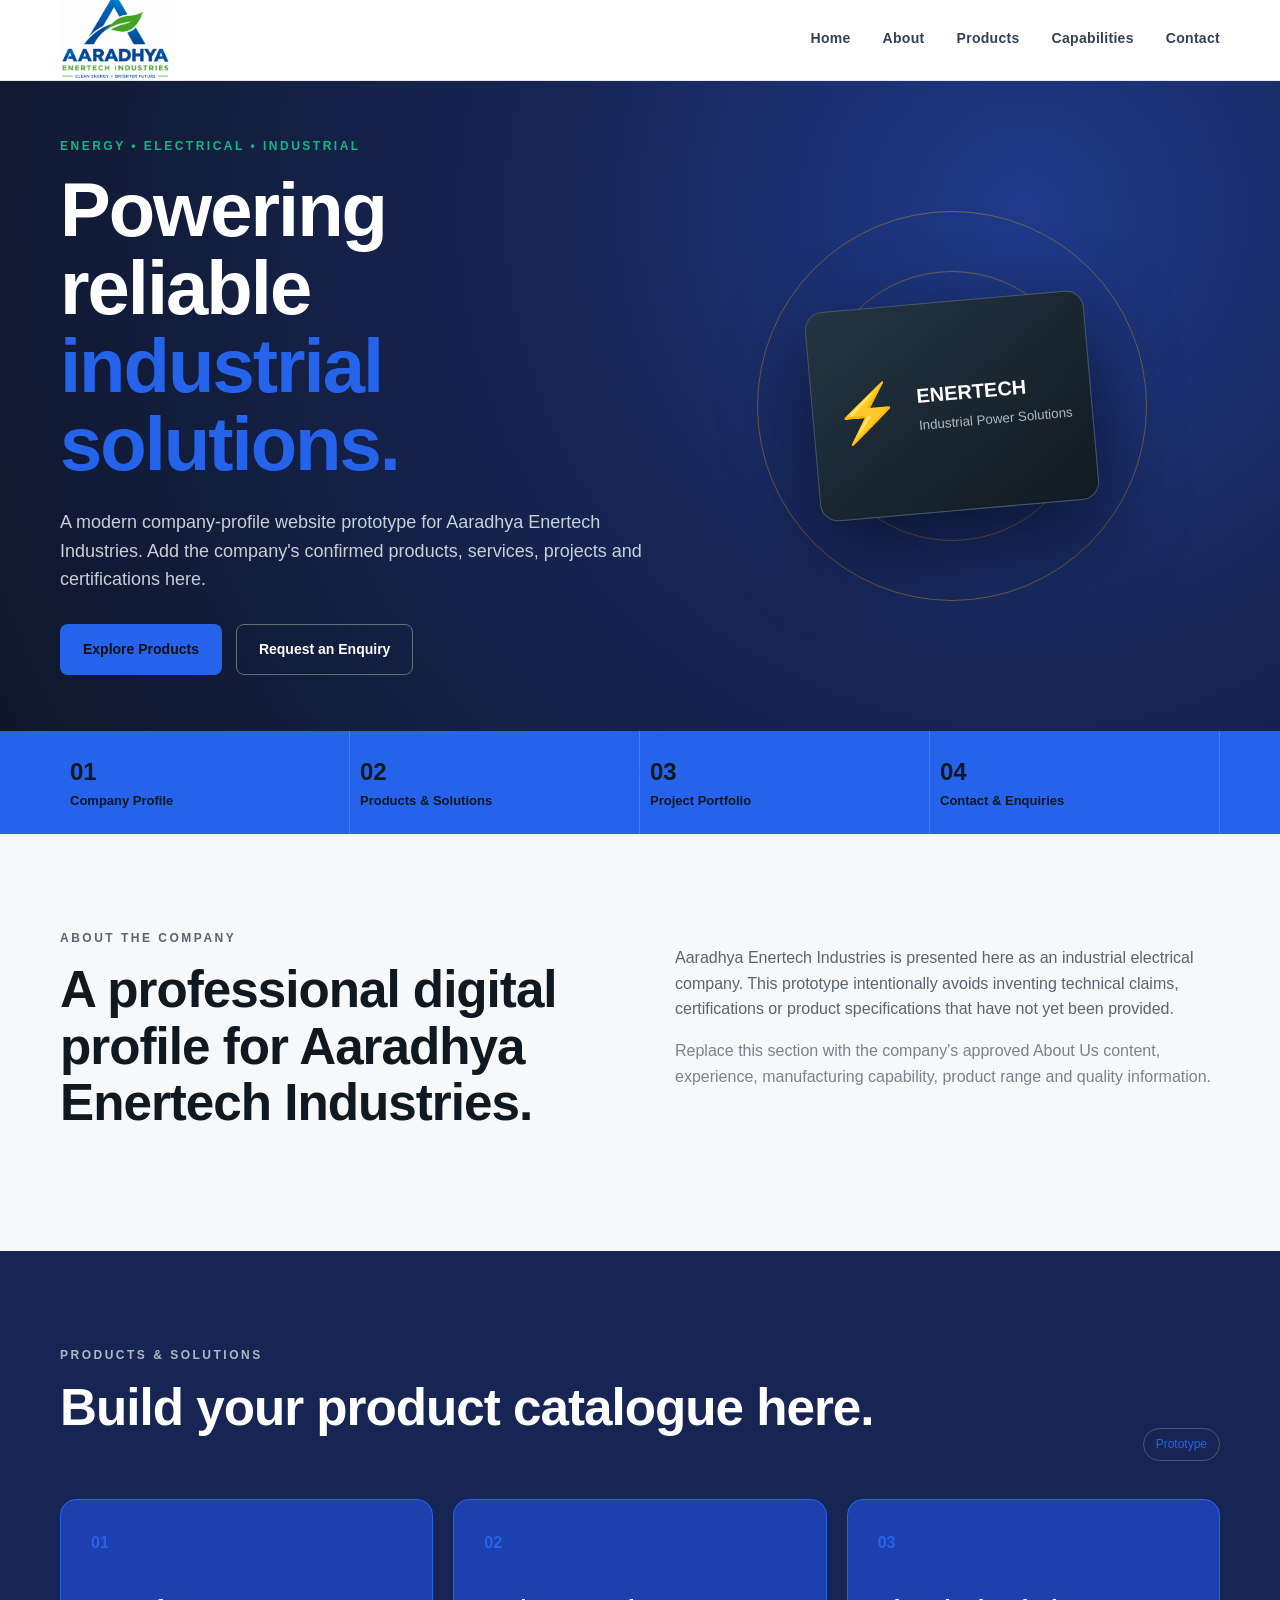
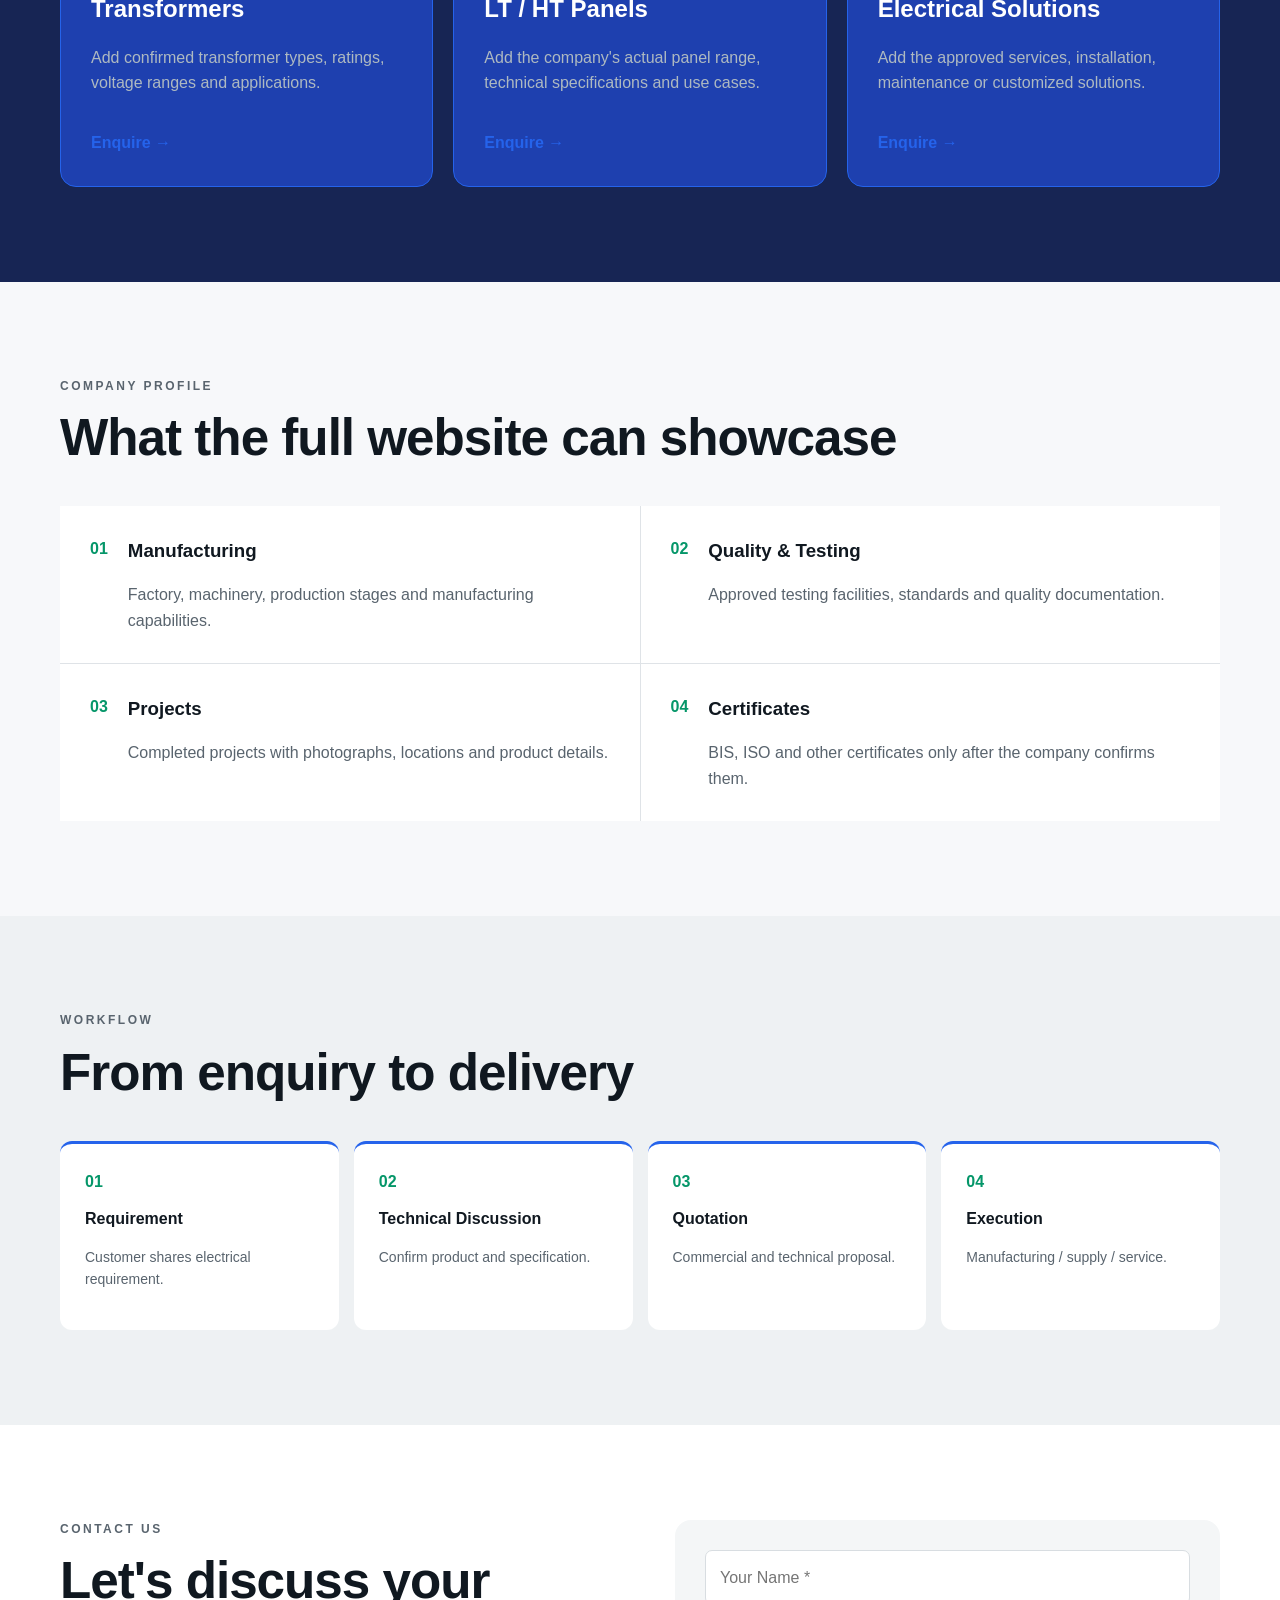
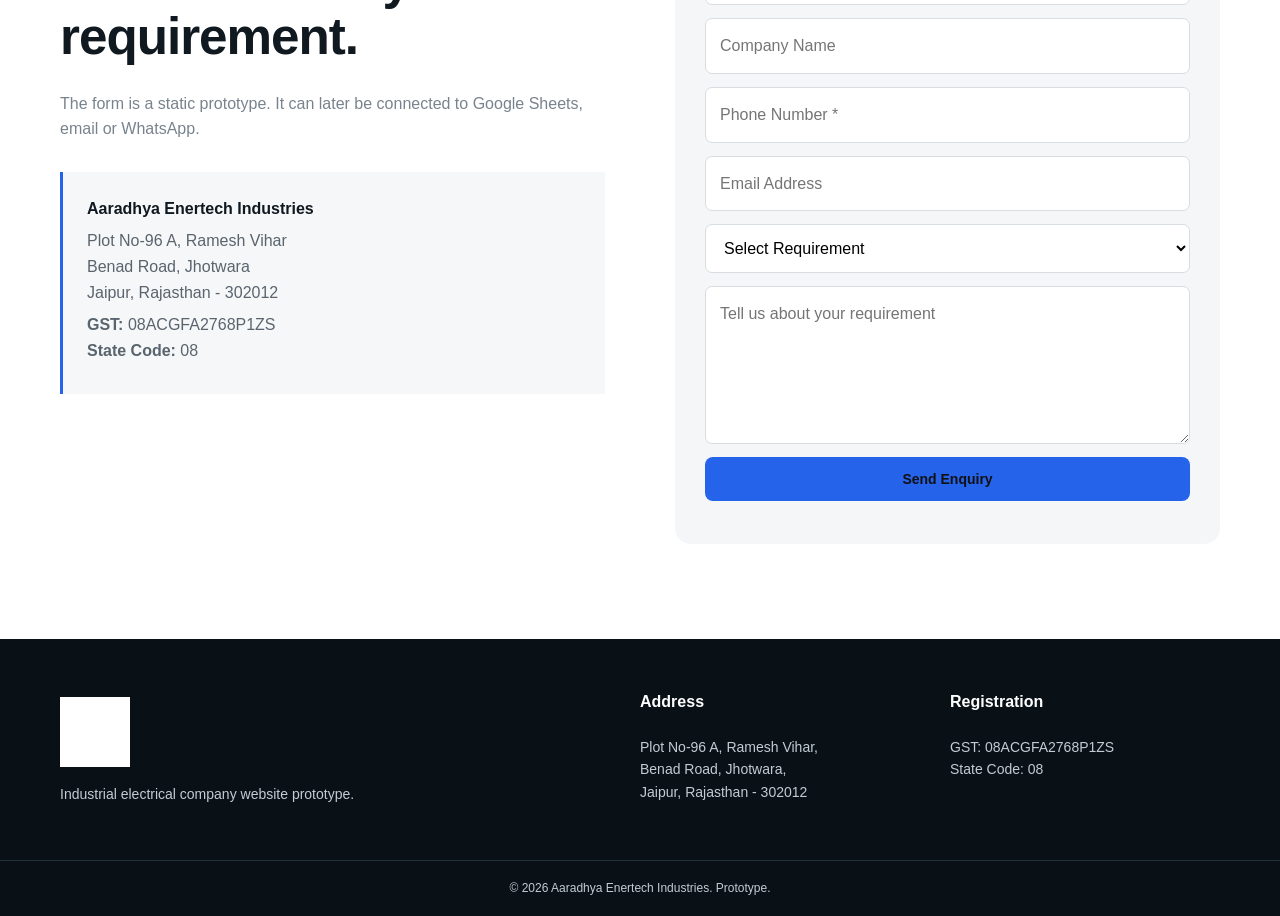
==== index.html @ 1fbad7af "Initial website launch" ====
<!DOCTYPE html>
<html lang="en">
<head>
  <meta charset="UTF-8" />
  <meta name="viewport" content="width=device-width, initial-scale=1.0" />
  <meta name="description" content="Aaradhya Enertech Industries - company profile and electrical industry website prototype." />
  <title>Aaradhya Enertech Industries</title>
  <link rel="stylesheet" href="styles.css" />
</head>
<body>
  <header class="header">
    <div class="container nav">
      <a class="brand" href="#home">
        <img src="logo.png" alt="Aaradhya Enertech Industries" class="brand-logo" />
      </a>
      <button class="menu-btn" aria-label="Open menu">☰</button>
      <nav class="nav-links">
        <a href="#home">Home</a>
        <a href="#about">About</a>
        <a href="#products">Products</a>
        <a href="#capabilities">Capabilities</a>
        <a href="#contact">Contact</a>
      </nav>
    </div>
  </header>

  <main id="home">
    <section class="hero">
      <div class="hero-grid container">
        <div class="hero-copy">
          <p class="eyebrow">ENERGY • ELECTRICAL • INDUSTRIAL</p>
          <h1>Powering reliable<br><span>industrial solutions.</span></h1>
          <p class="hero-text">
            A modern company-profile website prototype for Aaradhya Enertech Industries.
            Add the company's confirmed products, services, projects and certifications here.
          </p>
          <div class="actions">
            <a class="btn btn-primary" href="#products">Explore Products</a>
            <a class="btn btn-outline" href="#contact">Request an Enquiry</a>
          </div>
        </div>
        <div class="hero-art">
          <div class="energy-ring ring1"></div>
          <div class="energy-ring ring2"></div>
          <div class="transformer-card">
            <div class="bolt">⚡</div>
            <div>
              <strong>ENERTECH</strong>
              <small>Industrial Power Solutions</small>
            </div>
          </div>
        </div>
      </div>
    </section>

    <section class="stats">
      <div class="container stats-grid">
        <div><strong>01</strong><span>Company Profile</span></div>
        <div><strong>02</strong><span>Products & Solutions</span></div>
        <div><strong>03</strong><span>Project Portfolio</span></div>
        <div><strong>04</strong><span>Contact & Enquiries</span></div>
      </div>
    </section>

    <section class="section" id="about">
      <div class="container two-col">
        <div>
          <p class="eyebrow">ABOUT THE COMPANY</p>
          <h2>A professional digital profile for Aaradhya Enertech Industries.</h2>
        </div>
        <div>
          <p>
            Aaradhya Enertech Industries is presented here as an industrial electrical
            company. This prototype intentionally avoids inventing technical claims,
            certifications or product specifications that have not yet been provided.
          </p>
          <p class="muted">
            Replace this section with the company's approved About Us content, experience,
            manufacturing capability, product range and quality information.
          </p>
        </div>
      </div>
    </section>

    <section class="section dark" id="products">
      <div class="container">
        <div class="section-head">
          <div>
            <p class="eyebrow">PRODUCTS & SOLUTIONS</p>
            <h2>Build your product catalogue here.</h2>
          </div>
          <span class="pill">Prototype</span>
        </div>
        <div class="cards">
          <article class="card">
            <div class="card-icon">01</div>
            <h3>Transformers</h3>
            <p>Add confirmed transformer types, ratings, voltage ranges and applications.</p>
            <a href="#contact">Enquire →</a>
          </article>
          <article class="card">
            <div class="card-icon">02</div>
            <h3>LT / HT Panels</h3>
            <p>Add the company's actual panel range, technical specifications and use cases.</p>
            <a href="#contact">Enquire →</a>
          </article>
          <article class="card">
            <div class="card-icon">03</div>
            <h3>Electrical Solutions</h3>
            <p>Add the approved services, installation, maintenance or customized solutions.</p>
            <a href="#contact">Enquire →</a>
          </article>
        </div>
      </div>
    </section>

    <section class="section" id="capabilities">
      <div class="container">
        <p class="eyebrow">COMPANY PROFILE</p>
        <h2>What the full website can showcase</h2>
        <div class="feature-grid">
          <div class="feature"><span>01</span><div><h3>Manufacturing</h3><p>Factory, machinery, production stages and manufacturing capabilities.</p></div></div>
          <div class="feature"><span>02</span><div><h3>Quality & Testing</h3><p>Approved testing facilities, standards and quality documentation.</p></div></div>
          <div class="feature"><span>03</span><div><h3>Projects</h3><p>Completed projects with photographs, locations and product details.</p></div></div>
          <div class="feature"><span>04</span><div><h3>Certificates</h3><p>BIS, ISO and other certificates only after the company confirms them.</p></div></div>
        </div>
      </div>
    </section>

    <section class="section process">
      <div class="container">
        <p class="eyebrow">WORKFLOW</p>
        <h2>From enquiry to delivery</h2>
        <div class="steps">
          <div><b>01</b><span>Requirement</span><p>Customer shares electrical requirement.</p></div>
          <div><b>02</b><span>Technical Discussion</span><p>Confirm product and specification.</p></div>
          <div><b>03</b><span>Quotation</span><p>Commercial and technical proposal.</p></div>
          <div><b>04</b><span>Execution</span><p>Manufacturing / supply / service.</p></div>
        </div>
      </div>
    </section>

    <section class="section contact" id="contact">
      <div class="container contact-grid">
        <div>
          <p class="eyebrow">CONTACT US</p>
          <h2>Let's discuss your requirement.</h2>
          <p class="muted">The form is a static prototype. It can later be connected to Google Sheets, email or WhatsApp.</p>
          <div class="address">
            <strong>Aaradhya Enertech Industries</strong>
            <p>Plot No-96 A, Ramesh Vihar<br>
            Benad Road, Jhotwara<br>
            Jaipur, Rajasthan - 302012</p>
            <p><b>GST:</b> 08ACGFA2768P1ZS<br><b>State Code:</b> 08</p>
          </div>
        </div>
        <form class="contact-form" id="contactForm" action="/submit" method="POST">
          <input type="hidden" name="_captcha" value="false">
          <input type="text" name="name" placeholder="Your Name *" required />
          <input type="text" name="company" placeholder="Company Name" />
          <input type="tel" name="phone" placeholder="Phone Number *" required />
          <input type="email" name="email" placeholder="Email Address" />
          <select name="service">
            <option value="">Select Requirement</option>
            <option>Transformer</option>
            <option>LT / HT Panel</option>
            <option>Electrical Solution</option>
            <option>Other</option>
          </select>
          <textarea name="message" rows="5" placeholder="Tell us about your requirement"></textarea>
          <button class="btn btn-primary" type="submit">Send Enquiry</button>
          <p class="form-note" id="formNote"></p>
        </form>
      </div>
    </section>
  </main>

  <footer class="footer">
    <div class="container footer-grid">
      <div>
        <a href="#home" class="brand footer-brand">
          <img src="logo.png" alt="Aaradhya Enertech Industries" class="brand-logo" />
        </a>
        <p>Industrial electrical company website prototype.</p>
      </div>
      <div>
        <h4>Address</h4>
        <p>Plot No-96 A, Ramesh Vihar,<br>Benad Road, Jhotwara,<br>Jaipur, Rajasthan - 302012</p>
      </div>
      <div>
        <h4>Registration</h4>
        <p>GST: 08ACGFA2768P1ZS<br>State Code: 08</p>
      </div>
    </div>
    <div class="copyright">© <span id="year"></span> Aaradhya Enertech Industries. Prototype.</div>
  </footer>

  <script src="script.js"></script>
</body>
</html>
---- styles.css ----
*{box-sizing:border-box}html{scroll-behavior:smooth}body{margin:0;font-family:Inter,Arial,sans-serif;color:#101820;background:#f7f8fa;line-height:1.6}.container{width:min(1160px,92%);margin:auto}.header{position:sticky;top:0;z-index:10;background:rgba(255,255,255,.94);backdrop-filter:blur(12px);border-bottom:1px solid #e8eaed}.nav{height:76px;display:flex;align-items:center;justify-content:space-between}.brand{display:flex;align-items:center;gap:12px;color:#101820;text-decoration:none;font-size:14px;font-weight:800;letter-spacing:.5px}.brand-mark{width:40px;height:40px;border-radius:10px;background:#2563eb;display:grid;place-items:center;color:#111;font-weight:900}.nav-links{display:flex;gap:28px}.nav-links a{color:#39434d;text-decoration:none;font-size:14px;font-weight:600}.menu-btn{display:none;border:0;background:none;font-size:26px}.hero{min-height:650px;background:radial-gradient(circle at 80% 20%,#1e3a8a 0,#172554 42%,#0f172a 100%);color:#fff;overflow:hidden}.hero-grid{min-height:650px;display:grid;grid-template-columns:1.05fr .95fr;align-items:center;gap:30px}.eyebrow{font-size:12px;letter-spacing:2.5px;font-weight:800;color:#10b981;margin:0 0 14px}.hero h1{font-size:clamp(44px,6vw,76px);line-height:1.03;margin:0 0 24px;letter-spacing:-2px}.hero h1 span{color:#2563eb}.hero-text{max-width:620px;color:#c7d0d7;font-size:18px}.actions{display:flex;gap:14px;margin-top:30px;flex-wrap:wrap}.btn{display:inline-flex;align-items:center;justify-content:center;padding:13px 22px;border-radius:8px;text-decoration:none;font-weight:800;border:1px solid transparent;cursor:pointer;font-size:14px}.btn-primary{background:#2563eb;color:#111}.btn-outline{border-color:#64717c;color:#fff}.hero-art{height:420px;position:relative;display:grid;place-items:center}.energy-ring{position:absolute;border:1px solid rgba(255,176,0,.35);border-radius:50%}.ring1{width:390px;height:390px}.ring2{width:270px;height:270px}.transformer-card{width:280px;height:210px;background:linear-gradient(145deg,#253542,#101a21);border:1px solid #455662;border-radius:18px;box-shadow:0 30px 80px #0008;display:flex;align-items:center;justify-content:center;gap:16px;transform:rotate(-5deg)}.bolt{font-size:55px;color:#2563eb}.transformer-card strong{display:block;font-size:20px}.transformer-card small{color:#aeb9c1}.stats{background:#2563eb}.stats-grid{display:grid;grid-template-columns:repeat(4,1fr)}.stats-grid div{padding:22px 10px;border-right:1px solid #3b82f6;display:flex;flex-direction:column}.stats-grid strong{font-size:24px}.stats-grid span{font-size:13px;font-weight:700}.section{padding:95px 0}.two-col{display:grid;grid-template-columns:1fr 1fr;gap:70px}.section h2{font-size:clamp(34px,4vw,52px);line-height:1.1;margin:0 0 25px;letter-spacing:-1px}.section p{color:#59646e}.muted{color:#78838d!important}.dark{background:#172554;color:#fff}.dark p{color:#aeb9c1}.section-head{display:flex;justify-content:space-between;align-items:end;margin-bottom:38px}.pill{border:1px solid #495964;padding:6px 12px;border-radius:30px;font-size:12px;color:#2563eb}.cards{display:grid;grid-template-columns:repeat(3,1fr);gap:20px}.card{background:#1e40af;border:1px solid #2563eb;border-radius:16px;padding:30px;min-height:250px}.card-icon{color:#2563eb;font-weight:900;margin-bottom:35px}.card h3{font-size:24px;margin:0 0 10px}.card a{display:inline-block;margin-top:18px;color:#2563eb;text-decoration:none;font-weight:800}.feature-grid{display:grid;grid-template-columns:1fr 1fr;gap:1px;background:#dfe3e7;margin-top:40px}.feature{background:#fff;padding:30px;display:flex;gap:20px}.feature span{color:#059669;font-weight:900}.feature h3{margin:0}.feature p{margin-bottom:0}.process{background:#eef1f3}.steps{display:grid;grid-template-columns:repeat(4,1fr);gap:15px;margin-top:40px}.steps>div{background:#fff;padding:25px;border-radius:12px;border-top:3px solid #2563eb}.steps b{color:#059669;display:block}.steps span{font-weight:800;display:block;margin-top:12px}.steps p{font-size:14px}.contact{background:#fff}.contact-grid{display:grid;grid-template-columns:1fr 1fr;gap:70px}.address{margin-top:30px;padding:24px;border-left:3px solid #2563eb;background:#f6f7f8}.address p{margin:7px 0}.contact-form{background:#f4f6f7;padding:30px;border-radius:16px;display:grid;gap:13px}.contact-form input,.contact-form select,.contact-form textarea{width:100%;padding:14px;border:1px solid #d8dde1;border-radius:7px;background:#fff;font:inherit;outline:none}.contact-form input:focus,.contact-form select:focus,.contact-form textarea:focus{border-color:#2563eb}.form-note{margin:0!important;font-size:13px}.footer{background:#091117;color:#c2ccd3;padding:50px 0 0}.footer-grid{display:grid;grid-template-columns:2fr 1fr 1fr;gap:40px;padding-bottom:40px}.footer h4{color:#fff;margin-top:0}.footer p{font-size:14px}.footer-brand{color:#fff}.copyright{text-align:center;border-top:1px solid #23313b;padding:18px;font-size:12px}.menu-btn{color:#111}@media(max-width:800px){.nav-links{display:none;position:absolute;top:76px;left:0;right:0;background:#fff;padding:20px;flex-direction:column;gap:15px;border-bottom:1px solid #ddd}.nav-links.open{display:flex}.menu-btn{display:block}.hero-grid,.two-col,.contact-grid{grid-template-columns:1fr}.hero{min-height:auto}.hero-grid{padding-top:75px;padding-bottom:70px}.hero-art{height:330px}.stats-grid{grid-template-columns:1fr 1fr}.cards,.steps{grid-template-columns:1fr}.feature-grid{grid-template-columns:1fr}.footer-grid{grid-template-columns:1fr}.section{padding:70px 0}.section-head{align-items:start;gap:15px;flex-direction:column}.hero h1{letter-spacing:-1px}.ring1{width:300px;height:300px}.ring2{width:210px;height:210px}}
.nav { height: 80px; }
.brand { height: 80px; display: flex; align-items: center; overflow: hidden; padding: 0; }
.brand-logo { height: 120px; width: auto; object-fit: contain; mix-blend-mode: multiply; transform: translateX(-5px); }
.footer-brand .brand-logo { height: 70px; filter: brightness(0) invert(1); mix-blend-mode: normal; transform: none; margin-top: 5px; }
.nav-links { gap: 32px; }
.nav-links a { font-size: 14px; color: #334155; font-weight: 600; text-transform: none; letter-spacing: 0.3px; transition: all 0.2s ease; position: relative; padding-bottom: 4px; }
.nav-links a:hover { color: #2563eb; }
.nav-links a::after { content: ''; position: absolute; bottom: 0; left: 0; width: 0%; height: 2px; background: #2563eb; transition: width 0.3s ease; }
.nav-links a:hover::after { width: 100%; }
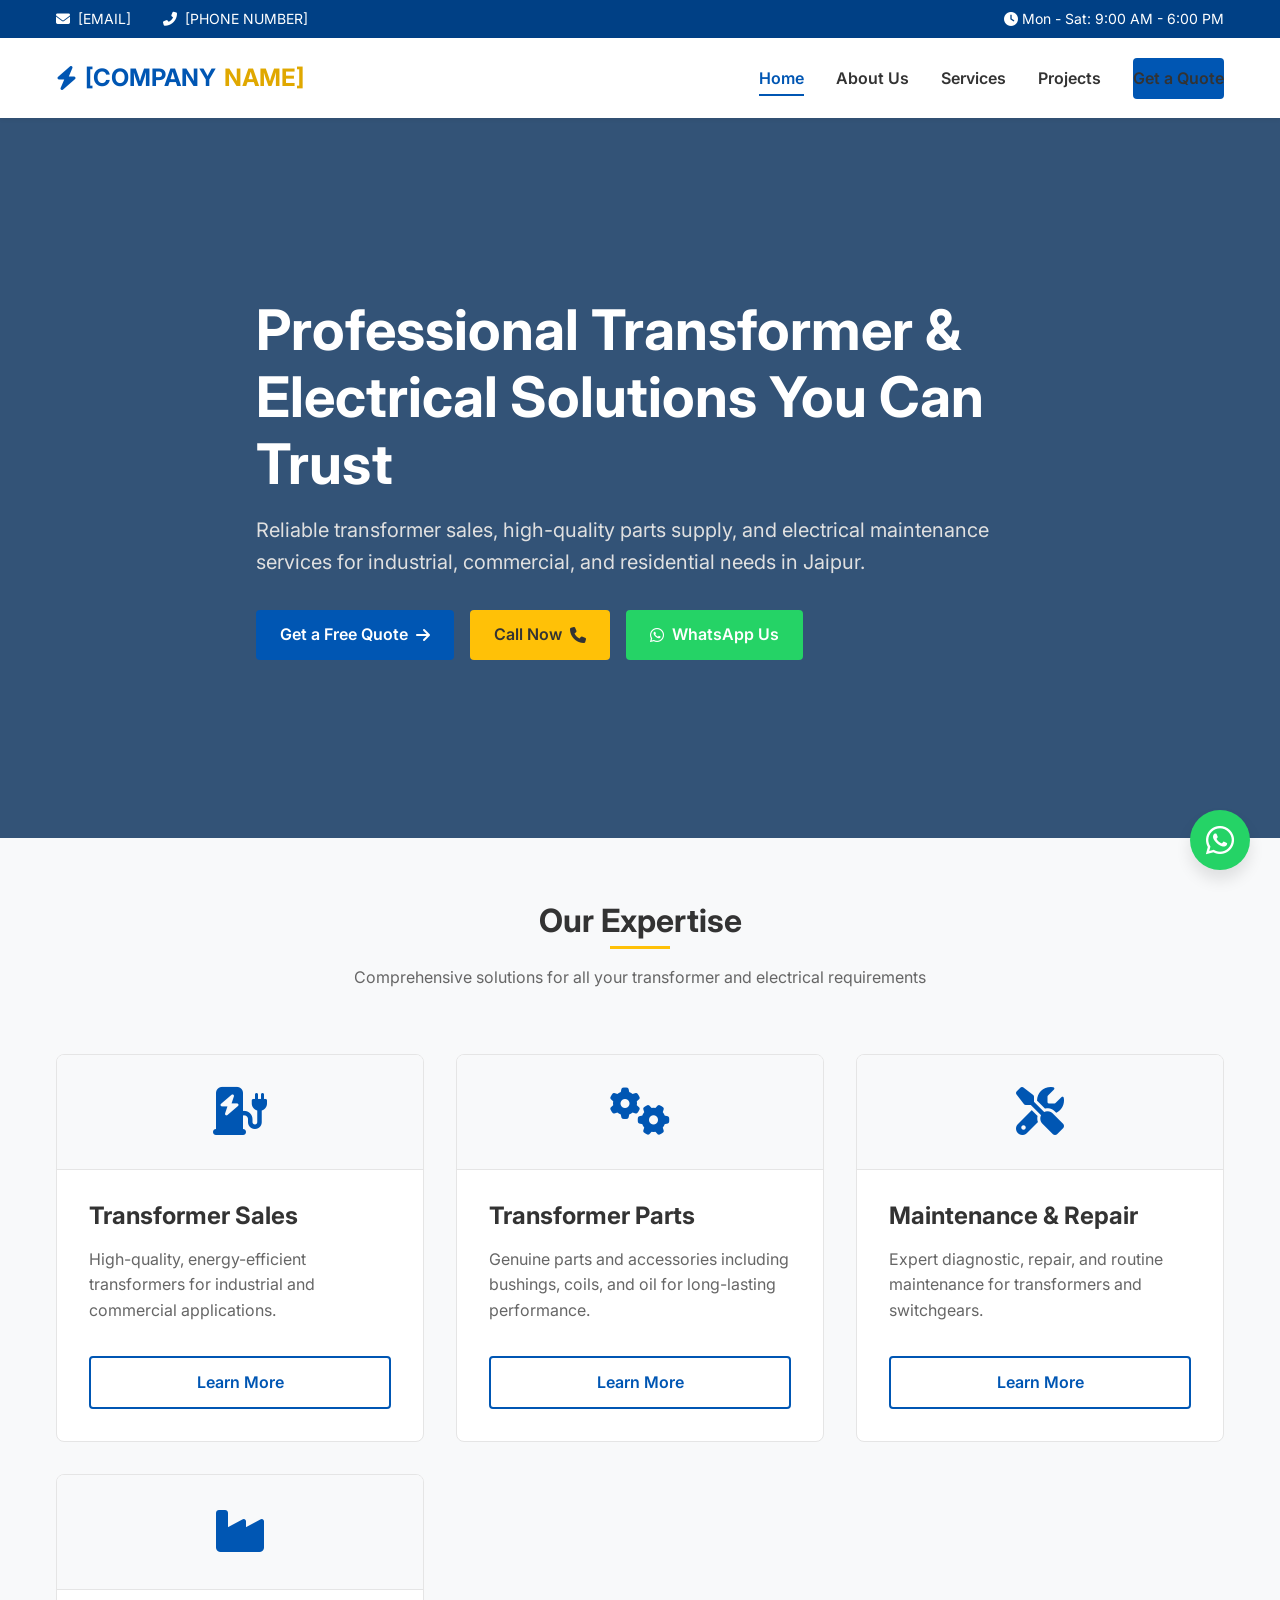
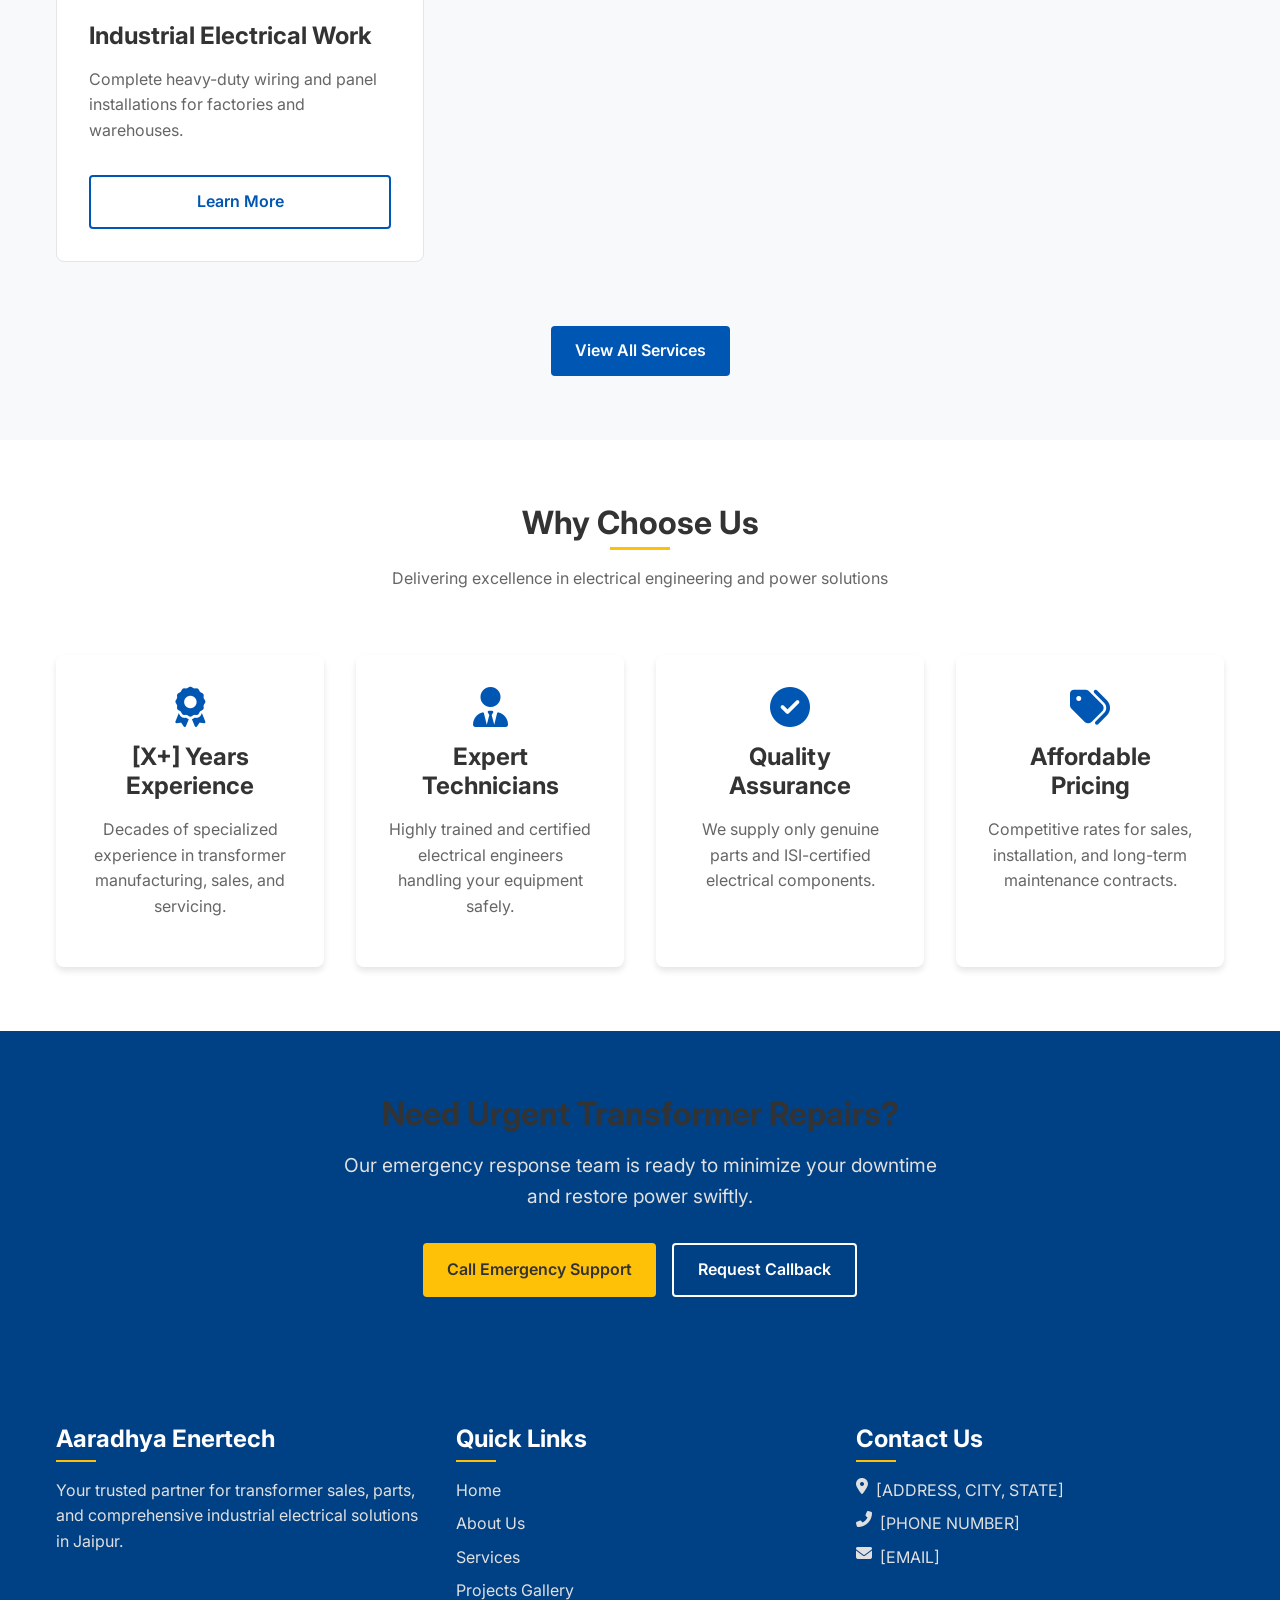
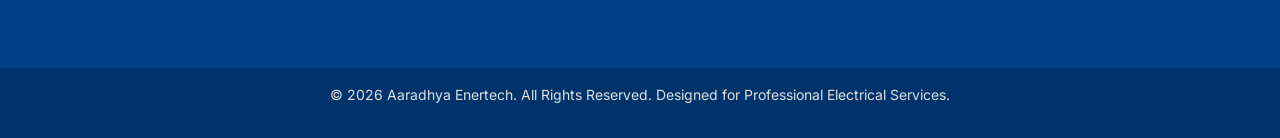
==== commit 8dfa4ca5: "Optimize SEO, update brochure images, and add Open Graph tags" ====
--- a/index.html
+++ b/index.html
@@ -1,200 +1,226 @@
 <!DOCTYPE html>
 <html lang="en">
 <head>
-  <meta charset="UTF-8" />
-  <meta name="viewport" content="width=device-width, initial-scale=1.0" />
-  <meta name="description" content="Aaradhya Enertech Industries - company profile and electrical industry website prototype." />
-  <title>Aaradhya Enertech Industries</title>
-  <link rel="stylesheet" href="styles.css" />
+    <meta charset="UTF-8">
+    <meta name="viewport" content="width=device-width, initial-scale=1.0">
+    <meta name="description" content="Aaradhya Enertech - Professional Transformer Sales, Parts Supply, and Industrial Electrical Services in Jaipur, Rajasthan.">
+    
+    <!-- Open Graph Metadata -->
+    <meta property="og:title" content="Aaradhya Enertech | Transformer & Electrical Solutions">
+    <meta property="og:description" content="Reliable transformer installation, parts supply, and electrical maintenance services for businesses.">
+    <meta property="og:type" content="website">
+    
+    <title>Aaradhya Enertech - Professional Transformer & Electrical Solutions</title>
+    
+    <!-- Font Awesome for Icons -->
+    <link rel="stylesheet" href="https://cdnjs.cloudflare.com/ajax/libs/font-awesome/6.4.0/css/all.min.css">
+    
+    <!-- Google Fonts -->
+    <link href="https://fonts.googleapis.com/css2?family=Inter:wght@300;400;600;700&display=swap" rel="stylesheet">
+    
+    <!-- Custom CSS -->
+    <link rel="stylesheet" href="css/style.css">
 </head>
 <body>
-  <header class="header">
-    <div class="container nav">
-      <a class="brand" href="#home">
-        <img src="logo.png" alt="Aaradhya Enertech Industries" class="brand-logo" />
-      </a>
-      <button class="menu-btn" aria-label="Open menu">☰</button>
-      <nav class="nav-links">
-        <a href="#home">Home</a>
-        <a href="#about">About</a>
-        <a href="#products">Products</a>
-        <a href="#capabilities">Capabilities</a>
-        <a href="#contact">Contact</a>
-      </nav>
+
+    <!-- Top Bar -->
+    <div class="top-bar">
+        <div class="container">
+            <div class="top-bar-info">
+                <a href="mailto:[EMAIL]"><i class="fas fa-envelope"></i> [EMAIL]</a>
+                <a href="tel:PASTE_YOUR_PHONE_NUMBER_HERE"><i class="fas fa-phone-alt"></i> [PHONE NUMBER]</a>
+            </div>
+            <div class="top-bar-social">
+                <span><i class="fas fa-clock"></i> Mon - Sat: 9:00 AM - 6:00 PM</span>
+            </div>
+        </div>
     </div>
-  </header>
-
-  <main id="home">
+
+    <!-- Header & Navigation -->
+    <header class="header">
+        <div class="container nav-container">
+            <div class="logo">
+                <a href="index.html">
+                    <i class="fas fa-bolt"></i>
+                    [COMPANY <span>NAME]</span>
+                </a>
+            </div>
+            
+            <button class="mobile-menu-btn" aria-label="Toggle Navigation">
+                <i class="fas fa-bars"></i>
+            </button>
+            
+            <nav>
+                <ul class="nav-links">
+                    <li><a href="index.html" class="active">Home</a></li>
+                    <li><a href="about.html">About Us</a></li>
+                    <li><a href="services.html">Services</a></li>
+                    <li><a href="projects.html">Projects</a></li>
+                    <li><a href="contact.html" class="btn btn-primary">Get a Quote</a></li>
+                </ul>
+            </nav>
+        </div>
+    </header>
+
+    <!-- Hero Section -->
     <section class="hero">
-      <div class="hero-grid container">
-        <div class="hero-copy">
-          <p class="eyebrow">ENERGY • ELECTRICAL • INDUSTRIAL</p>
-          <h1>Powering reliable<br><span>industrial solutions.</span></h1>
-          <p class="hero-text">
-            A modern company-profile website prototype for Aaradhya Enertech Industries.
-            Add the company's confirmed products, services, projects and certifications here.
-          </p>
-          <div class="actions">
-            <a class="btn btn-primary" href="#products">Explore Products</a>
-            <a class="btn btn-outline" href="#contact">Request an Enquiry</a>
-          </div>
-        </div>
-        <div class="hero-art">
-          <div class="energy-ring ring1"></div>
-          <div class="energy-ring ring2"></div>
-          <div class="transformer-card">
-            <div class="bolt">⚡</div>
-            <div>
-              <strong>ENERTECH</strong>
-              <small>Industrial Power Solutions</small>
-            </div>
-          </div>
-        </div>
-      </div>
-    </section>
-
-    <section class="stats">
-      <div class="container stats-grid">
-        <div><strong>01</strong><span>Company Profile</span></div>
-        <div><strong>02</strong><span>Products & Solutions</span></div>
-        <div><strong>03</strong><span>Project Portfolio</span></div>
-        <div><strong>04</strong><span>Contact & Enquiries</span></div>
-      </div>
-    </section>
-
-    <section class="section" id="about">
-      <div class="container two-col">
-        <div>
-          <p class="eyebrow">ABOUT THE COMPANY</p>
-          <h2>A professional digital profile for Aaradhya Enertech Industries.</h2>
-        </div>
-        <div>
-          <p>
-            Aaradhya Enertech Industries is presented here as an industrial electrical
-            company. This prototype intentionally avoids inventing technical claims,
-            certifications or product specifications that have not yet been provided.
-          </p>
-          <p class="muted">
-            Replace this section with the company's approved About Us content, experience,
-            manufacturing capability, product range and quality information.
-          </p>
-        </div>
-      </div>
-    </section>
-
-    <section class="section dark" id="products">
-      <div class="container">
-        <div class="section-head">
-          <div>
-            <p class="eyebrow">PRODUCTS & SOLUTIONS</p>
-            <h2>Build your product catalogue here.</h2>
-          </div>
-          <span class="pill">Prototype</span>
-        </div>
-        <div class="cards">
-          <article class="card">
-            <div class="card-icon">01</div>
-            <h3>Transformers</h3>
-            <p>Add confirmed transformer types, ratings, voltage ranges and applications.</p>
-            <a href="#contact">Enquire →</a>
-          </article>
-          <article class="card">
-            <div class="card-icon">02</div>
-            <h3>LT / HT Panels</h3>
-            <p>Add the company's actual panel range, technical specifications and use cases.</p>
-            <a href="#contact">Enquire →</a>
-          </article>
-          <article class="card">
-            <div class="card-icon">03</div>
-            <h3>Electrical Solutions</h3>
-            <p>Add the approved services, installation, maintenance or customized solutions.</p>
-            <a href="#contact">Enquire →</a>
-          </article>
-        </div>
-      </div>
-    </section>
-
-    <section class="section" id="capabilities">
-      <div class="container">
-        <p class="eyebrow">COMPANY PROFILE</p>
-        <h2>What the full website can showcase</h2>
-        <div class="feature-grid">
-          <div class="feature"><span>01</span><div><h3>Manufacturing</h3><p>Factory, machinery, production stages and manufacturing capabilities.</p></div></div>
-          <div class="feature"><span>02</span><div><h3>Quality & Testing</h3><p>Approved testing facilities, standards and quality documentation.</p></div></div>
-          <div class="feature"><span>03</span><div><h3>Projects</h3><p>Completed projects with photographs, locations and product details.</p></div></div>
-          <div class="feature"><span>04</span><div><h3>Certificates</h3><p>BIS, ISO and other certificates only after the company confirms them.</p></div></div>
-        </div>
-      </div>
-    </section>
-
-    <section class="section process">
-      <div class="container">
-        <p class="eyebrow">WORKFLOW</p>
-        <h2>From enquiry to delivery</h2>
-        <div class="steps">
-          <div><b>01</b><span>Requirement</span><p>Customer shares electrical requirement.</p></div>
-          <div><b>02</b><span>Technical Discussion</span><p>Confirm product and specification.</p></div>
-          <div><b>03</b><span>Quotation</span><p>Commercial and technical proposal.</p></div>
-          <div><b>04</b><span>Execution</span><p>Manufacturing / supply / service.</p></div>
-        </div>
-      </div>
-    </section>
-
-    <section class="section contact" id="contact">
-      <div class="container contact-grid">
-        <div>
-          <p class="eyebrow">CONTACT US</p>
-          <h2>Let's discuss your requirement.</h2>
-          <p class="muted">The form is a static prototype. It can later be connected to Google Sheets, email or WhatsApp.</p>
-          <div class="address">
-            <strong>Aaradhya Enertech Industries</strong>
-            <p>Plot No-96 A, Ramesh Vihar<br>
-            Benad Road, Jhotwara<br>
-            Jaipur, Rajasthan - 302012</p>
-            <p><b>GST:</b> 08ACGFA2768P1ZS<br><b>State Code:</b> 08</p>
-          </div>
-        </div>
-        <form class="contact-form" id="contactForm" action="/submit" method="POST">
-          <input type="hidden" name="_captcha" value="false">
-          <input type="text" name="name" placeholder="Your Name *" required />
-          <input type="text" name="company" placeholder="Company Name" />
-          <input type="tel" name="phone" placeholder="Phone Number *" required />
-          <input type="email" name="email" placeholder="Email Address" />
-          <select name="service">
-            <option value="">Select Requirement</option>
-            <option>Transformer</option>
-            <option>LT / HT Panel</option>
-            <option>Electrical Solution</option>
-            <option>Other</option>
-          </select>
-          <textarea name="message" rows="5" placeholder="Tell us about your requirement"></textarea>
-          <button class="btn btn-primary" type="submit">Send Enquiry</button>
-          <p class="form-note" id="formNote"></p>
-        </form>
-      </div>
-    </section>
-  </main>
-
-  <footer class="footer">
-    <div class="container footer-grid">
-      <div>
-        <a href="#home" class="brand footer-brand">
-          <img src="logo.png" alt="Aaradhya Enertech Industries" class="brand-logo" />
-        </a>
-        <p>Industrial electrical company website prototype.</p>
-      </div>
-      <div>
-        <h4>Address</h4>
-        <p>Plot No-96 A, Ramesh Vihar,<br>Benad Road, Jhotwara,<br>Jaipur, Rajasthan - 302012</p>
-      </div>
-      <div>
-        <h4>Registration</h4>
-        <p>GST: 08ACGFA2768P1ZS<br>State Code: 08</p>
-      </div>
-    </div>
-    <div class="copyright">© <span id="year"></span> Aaradhya Enertech Industries. Prototype.</div>
-  </footer>
-
-  <script src="script.js"></script>
+        <div class="container hero-content">
+            <h1>Professional Transformer & Electrical Solutions You Can Trust</h1>
+            <p>Reliable transformer sales, high-quality parts supply, and electrical maintenance services for industrial, commercial, and residential needs in Jaipur.</p>
+            <div class="hero-buttons">
+                <a href="contact.html" class="btn btn-primary">Get a Free Quote <i class="fas fa-arrow-right"></i></a>
+                <a href="tel:PASTE_YOUR_PHONE_NUMBER_HERE" class="btn btn-secondary">Call Now <i class="fas fa-phone"></i></a>
+                <a href="#" class="btn btn-whatsapp"><i class="fab fa-whatsapp"></i> WhatsApp Us</a>
+            </div>
+        </div>
+    </section>
+
+    <!-- Services Overview Section -->
+    <section class="bg-light">
+        <div class="container">
+            <div class="section-title">
+                <h2>Our Expertise</h2>
+                <p>Comprehensive solutions for all your transformer and electrical requirements</p>
+            </div>
+            
+            <div class="services-grid">
+                <!-- Service 1 -->
+                <div class="service-card">
+                    <div class="service-icon-wrapper">
+                        <i class="fas fa-charging-station"></i>
+                    </div>
+                    <div class="service-content">
+                        <h3>Transformer Sales</h3>
+                        <p>High-quality, energy-efficient transformers for industrial and commercial applications.</p>
+                        <a href="services.html" class="btn btn-outline">Learn More</a>
+                    </div>
+                </div>
+                <!-- Service 2 -->
+                <div class="service-card">
+                    <div class="service-icon-wrapper">
+                        <i class="fas fa-cogs"></i>
+                    </div>
+                    <div class="service-content">
+                        <h3>Transformer Parts</h3>
+                        <p>Genuine parts and accessories including bushings, coils, and oil for long-lasting performance.</p>
+                        <a href="services.html" class="btn btn-outline">Learn More</a>
+                    </div>
+                </div>
+                <!-- Service 3 -->
+                <div class="service-card">
+                    <div class="service-icon-wrapper">
+                        <i class="fas fa-tools"></i>
+                    </div>
+                    <div class="service-content">
+                        <h3>Maintenance & Repair</h3>
+                        <p>Expert diagnostic, repair, and routine maintenance for transformers and switchgears.</p>
+                        <a href="services.html" class="btn btn-outline">Learn More</a>
+                    </div>
+                </div>
+                <!-- Service 4 -->
+                <div class="service-card">
+                    <div class="service-icon-wrapper">
+                        <i class="fas fa-industry"></i>
+                    </div>
+                    <div class="service-content">
+                        <h3>Industrial Electrical Work</h3>
+                        <p>Complete heavy-duty wiring and panel installations for factories and warehouses.</p>
+                        <a href="services.html" class="btn btn-outline">Learn More</a>
+                    </div>
+                </div>
+            </div>
+            
+            <div style="text-align: center; margin-top: var(--spacing-xl);">
+                <a href="services.html" class="btn btn-primary">View All Services</a>
+            </div>
+        </div>
+    </section>
+
+    <!-- Why Choose Us -->
+    <section>
+        <div class="container">
+            <div class="section-title">
+                <h2>Why Choose Us</h2>
+                <p>Delivering excellence in electrical engineering and power solutions</p>
+            </div>
+            
+            <div class="features-grid">
+                <div class="feature-card">
+                    <i class="fas fa-award feature-icon"></i>
+                    <h3>[X+] Years Experience</h3>
+                    <p>Decades of specialized experience in transformer manufacturing, sales, and servicing.</p>
+                </div>
+                <div class="feature-card">
+                    <i class="fas fa-user-tie feature-icon"></i>
+                    <h3>Expert Technicians</h3>
+                    <p>Highly trained and certified electrical engineers handling your equipment safely.</p>
+                </div>
+                <div class="feature-card">
+                    <i class="fas fa-check-circle feature-icon"></i>
+                    <h3>Quality Assurance</h3>
+                    <p>We supply only genuine parts and ISI-certified electrical components.</p>
+                </div>
+                <div class="feature-card">
+                    <i class="fas fa-tags feature-icon"></i>
+                    <h3>Affordable Pricing</h3>
+                    <p>Competitive rates for sales, installation, and long-term maintenance contracts.</p>
+                </div>
+            </div>
+        </div>
+    </section>
+
+    <!-- Call to Action Section -->
+    <section class="bg-light" style="background: var(--primary-dark); color: white; text-align: center;">
+        <div class="container">
+            <h2>Need Urgent Transformer Repairs?</h2>
+            <p style="color: #e0e0e0; font-size: 1.2rem; max-width: 600px; margin: 0 auto var(--spacing-lg);">Our emergency response team is ready to minimize your downtime and restore power swiftly.</p>
+            <div class="hero-buttons" style="justify-content: center;">
+                <a href="tel:PASTE_YOUR_PHONE_NUMBER_HERE" class="btn btn-secondary">Call Emergency Support</a>
+                <a href="contact.html" class="btn btn-outline" style="border-color: white; color: white;">Request Callback</a>
+            </div>
+        </div>
+    </section>
+
+    <!-- Footer -->
+    <footer class="footer">
+        <div class="container">
+            <div class="footer-grid">
+                <div class="footer-info">
+                    <h3>Aaradhya Enertech</h3>
+                    <p>Your trusted partner for transformer sales, parts, and comprehensive industrial electrical solutions in Jaipur.</p>
+                </div>
+                
+                <div class="footer-links">
+                    <h3>Quick Links</h3>
+                    <ul>
+                        <li><a href="index.html">Home</a></li>
+                        <li><a href="about.html">About Us</a></li>
+                        <li><a href="services.html">Services</a></li>
+                        <li><a href="projects.html">Projects Gallery</a></li>
+                    </ul>
+                </div>
+                
+                <div class="footer-contact">
+                    <h3>Contact Us</h3>
+                    <ul>
+                        <li><i class="fas fa-map-marker-alt"></i> [ADDRESS, CITY, STATE]</li>
+                        <li><i class="fas fa-phone-alt"></i> [PHONE NUMBER]</li>
+                        <li><i class="fas fa-envelope"></i> [EMAIL]</li>
+                    </ul>
+                </div>
+            </div>
+        </div>
+        <div class="footer-bottom">
+            <p>&copy; 2026 Aaradhya Enertech. All Rights Reserved. Designed for Professional Electrical Services.</p>
+        </div>
+    </footer>
+
+    <!-- Floating WhatsApp Button -->
+    <a href="#" class="floating-whatsapp" aria-label="Chat on WhatsApp">
+        <i class="fab fa-whatsapp"></i>
+    </a>
+
+    <!-- Main JavaScript -->
+    <script src="js/script.js"></script>
 </body>
 </html>
--- a/css/style.css
+++ b/css/style.css
@@ -0,0 +1,801 @@
+/* ==========================================================================
+   Base Styles & Variables
+   ========================================================================== */
+:root {
+  /* Colors - Professional Blue & Dark Grey for Industrial/Electrical */
+  --primary: #0056b3;
+  --primary-light: #337ab7;
+  --primary-dark: #004085;
+  --secondary: #ffc107; /* Warning/Electrical yellow accent */
+  --secondary-dark: #e0a800;
+  --text-dark: #333333;
+  --text-light: #666666;
+  --bg-light: #f8f9fa;
+  --bg-white: #ffffff;
+  --border-color: #e5e5e5;
+  --success: #28a745;
+  --error: #dc3545;
+
+  /* Typography */
+  --font-main: 'Inter', -apple-system, BlinkMacSystemFont, 'Segoe UI', Roboto, Helvetica, Arial, sans-serif;
+  
+  /* Layout & Spacing */
+  --container-width: 1200px;
+  --spacing-sm: 0.5rem;
+  --spacing-md: 1rem;
+  --spacing-lg: 2rem;
+  --spacing-xl: 4rem;
+  
+  /* Transitions & Shadows */
+  --transition: all 0.3s ease;
+  --shadow-sm: 0 2px 4px rgba(0,0,0,0.05);
+  --shadow-md: 0 4px 6px rgba(0,0,0,0.1);
+  --shadow-lg: 0 10px 15px rgba(0,0,0,0.1);
+}
+
+* {
+  margin: 0;
+  padding: 0;
+  box-sizing: border-box;
+}
+
+html {
+  scroll-behavior: smooth;
+  font-size: 16px;
+}
+
+body {
+  font-family: var(--font-main);
+  line-height: 1.6;
+  color: var(--text-dark);
+  background-color: var(--bg-white);
+  -webkit-font-smoothing: antialiased;
+}
+
+.container {
+  width: 100%;
+  max-width: var(--container-width);
+  margin: 0 auto;
+  padding: 0 var(--spacing-md);
+}
+
+img {
+  max-width: 100%;
+  height: auto;
+  display: block;
+}
+
+a {
+  text-decoration: none;
+  color: inherit;
+  transition: var(--transition);
+}
+
+ul {
+  list-style: none;
+}
+
+/* Typography */
+h1, h2, h3, h4, h5, h6 {
+  font-weight: 700;
+  line-height: 1.2;
+  margin-bottom: var(--spacing-md);
+  color: var(--text-dark);
+}
+
+h1 { font-size: 2.5rem; }
+h2 { font-size: 2rem; }
+h3 { font-size: 1.5rem; }
+
+p {
+  margin-bottom: var(--spacing-md);
+  color: var(--text-light);
+}
+
+.section-title {
+  text-align: center;
+  margin-bottom: var(--spacing-xl);
+}
+
+.section-title h2 {
+  position: relative;
+  display: inline-block;
+  padding-bottom: var(--spacing-sm);
+}
+
+.section-title h2::after {
+  content: '';
+  position: absolute;
+  left: 50%;
+  bottom: 0;
+  transform: translateX(-50%);
+  width: 60px;
+  height: 3px;
+  background-color: var(--secondary);
+}
+
+/* ==========================================================================
+   Buttons
+   ========================================================================== */
+.btn {
+  display: inline-flex;
+  align-items: center;
+  justify-content: center;
+  padding: 0.75rem 1.5rem;
+  border-radius: 4px;
+  font-weight: 600;
+  cursor: pointer;
+  transition: var(--transition);
+  border: none;
+  outline: none;
+  text-align: center;
+  gap: 0.5rem;
+}
+
+.btn-primary {
+  background-color: var(--primary);
+  color: white;
+}
+
+.btn-primary:hover {
+  background-color: var(--primary-dark);
+  color: white;
+  transform: translateY(-2px);
+  box-shadow: var(--shadow-md);
+}
+
+.btn-secondary {
+  background-color: var(--secondary);
+  color: var(--text-dark);
+}
+
+.btn-secondary:hover {
+  background-color: var(--secondary-dark);
+  transform: translateY(-2px);
+  box-shadow: var(--shadow-md);
+}
+
+.btn-outline {
+  background-color: transparent;
+  border: 2px solid var(--primary);
+  color: var(--primary);
+}
+
+.btn-outline:hover {
+  background-color: var(--primary);
+  color: white;
+}
+
+.btn-whatsapp {
+  background-color: #25d366;
+  color: white;
+}
+
+.btn-whatsapp:hover {
+  background-color: #128c7e;
+  color: white;
+  transform: translateY(-2px);
+}
+
+/* ==========================================================================
+   Header & Navigation
+   ========================================================================== */
+.top-bar {
+  background-color: var(--primary-dark);
+  color: white;
+  padding: 0.5rem 0;
+  font-size: 0.875rem;
+}
+
+.top-bar .container {
+  display: flex;
+  justify-content: space-between;
+  align-items: center;
+}
+
+.top-bar-info, .top-bar-social {
+  display: flex;
+  gap: var(--spacing-lg);
+}
+
+.top-bar-info a {
+  display: flex;
+  align-items: center;
+  gap: 0.5rem;
+}
+
+.top-bar-info a:hover {
+  color: var(--secondary);
+}
+
+.header {
+  background-color: var(--bg-white);
+  box-shadow: var(--shadow-sm);
+  position: sticky;
+  top: 0;
+  z-index: 1000;
+}
+
+.nav-container {
+  display: flex;
+  justify-content: space-between;
+  align-items: center;
+  height: 80px;
+}
+
+.logo a {
+  font-size: 1.5rem;
+  font-weight: 700;
+  color: var(--primary);
+  display: flex;
+  align-items: center;
+  gap: 0.5rem;
+}
+
+.logo span {
+  color: var(--secondary-dark);
+}
+
+.nav-links {
+  display: flex;
+  gap: var(--spacing-lg);
+  align-items: center;
+}
+
+.nav-links a {
+  font-weight: 600;
+  color: var(--text-dark);
+  padding: 0.5rem 0;
+  position: relative;
+}
+
+.nav-links a::after {
+  content: '';
+  position: absolute;
+  bottom: 0;
+  left: 0;
+  width: 0;
+  height: 2px;
+  background-color: var(--primary);
+  transition: var(--transition);
+}
+
+.nav-links a:hover::after,
+.nav-links a.active::after {
+  width: 100%;
+}
+
+.nav-links a:hover,
+.nav-links a.active {
+  color: var(--primary);
+}
+
+.mobile-menu-btn {
+  display: none;
+  background: none;
+  border: none;
+  font-size: 1.5rem;
+  color: var(--text-dark);
+  cursor: pointer;
+}
+
+/* ==========================================================================
+   Hero Section
+   ========================================================================== */
+.hero {
+  background: linear-gradient(rgba(0, 40, 85, 0.8), rgba(0, 40, 85, 0.8)), url('../images/hero/hero-bg.jpg') center/cover;
+  color: white;
+  padding: var(--spacing-xl) 0;
+  min-height: 80vh;
+  display: flex;
+  align-items: center;
+}
+
+.hero-content {
+  max-width: 800px;
+}
+
+.hero h1 {
+  color: white;
+  font-size: 3.5rem;
+  margin-bottom: var(--spacing-md);
+}
+
+.hero p {
+  color: #e0e0e0;
+  font-size: 1.25rem;
+  margin-bottom: var(--spacing-lg);
+}
+
+.hero-buttons {
+  display: flex;
+  gap: var(--spacing-md);
+  flex-wrap: wrap;
+}
+
+/* ==========================================================================
+   Sections General
+   ========================================================================== */
+section {
+  padding: var(--spacing-xl) 0;
+}
+
+.bg-light {
+  background-color: var(--bg-light);
+}
+
+/* ==========================================================================
+   Features / Why Choose Us
+   ========================================================================== */
+.features-grid {
+  display: grid;
+  grid-template-columns: repeat(auto-fit, minmax(250px, 1fr));
+  gap: var(--spacing-lg);
+  margin-top: var(--spacing-xl);
+}
+
+.feature-card {
+  text-align: center;
+  padding: var(--spacing-lg);
+  background: var(--bg-white);
+  border-radius: 8px;
+  box-shadow: var(--shadow-md);
+  transition: var(--transition);
+}
+
+.feature-card:hover {
+  transform: translateY(-5px);
+  box-shadow: var(--shadow-lg);
+}
+
+.feature-icon {
+  font-size: 2.5rem;
+  color: var(--primary);
+  margin-bottom: var(--spacing-md);
+}
+
+/* ==========================================================================
+   Services Section & Page
+   ========================================================================== */
+.services-grid {
+  display: grid;
+  grid-template-columns: repeat(auto-fit, minmax(300px, 1fr));
+  gap: var(--spacing-lg);
+}
+
+.service-card {
+  background: var(--bg-white);
+  border: 1px solid var(--border-color);
+  border-radius: 8px;
+  overflow: hidden;
+  transition: var(--transition);
+  display: flex;
+  flex-direction: column;
+}
+
+.service-card:hover {
+  box-shadow: var(--shadow-lg);
+  border-color: var(--primary);
+  transform: translateY(-5px);
+}
+
+.service-icon-wrapper {
+  background-color: var(--bg-light);
+  padding: var(--spacing-lg);
+  text-align: center;
+  border-bottom: 1px solid var(--border-color);
+}
+
+.service-icon-wrapper i {
+  font-size: 3rem;
+  color: var(--primary);
+}
+
+.service-content {
+  padding: var(--spacing-lg);
+  flex-grow: 1;
+  display: flex;
+  flex-direction: column;
+}
+
+.service-content p {
+  flex-grow: 1;
+}
+
+.service-content .btn {
+  margin-top: var(--spacing-md);
+  width: 100%;
+}
+
+/* ==========================================================================
+   Projects / Gallery
+   ========================================================================== */
+.projects-filter {
+  display: flex;
+  justify-content: center;
+  gap: var(--spacing-md);
+  margin-bottom: var(--spacing-xl);
+  flex-wrap: wrap;
+}
+
+.filter-btn {
+  background: transparent;
+  border: 1px solid var(--border-color);
+  padding: 0.5rem 1rem;
+  border-radius: 4px;
+  cursor: pointer;
+  font-weight: 600;
+  transition: var(--transition);
+}
+
+.filter-btn.active, .filter-btn:hover {
+  background-color: var(--primary);
+  color: white;
+  border-color: var(--primary);
+}
+
+.projects-grid {
+  display: grid;
+  grid-template-columns: repeat(auto-fit, minmax(300px, 1fr));
+  gap: var(--spacing-lg);
+}
+
+.project-card {
+  position: relative;
+  border-radius: 8px;
+  overflow: hidden;
+  cursor: pointer;
+}
+
+.project-img {
+  width: 100%;
+  height: 250px;
+  object-fit: cover;
+  transition: transform 0.5s ease;
+}
+
+.project-card:hover .project-img {
+  transform: scale(1.1);
+}
+
+.project-overlay {
+  position: absolute;
+  inset: 0;
+  background: rgba(0, 86, 179, 0.9);
+  display: flex;
+  flex-direction: column;
+  justify-content: center;
+  align-items: center;
+  opacity: 0;
+  transition: var(--transition);
+  color: white;
+  text-align: center;
+  padding: var(--spacing-md);
+}
+
+.project-card:hover .project-overlay {
+  opacity: 1;
+}
+
+.project-overlay h3 {
+  color: white;
+  margin-bottom: 0.5rem;
+}
+
+/* Lightbox */
+.lightbox {
+  display: none;
+  position: fixed;
+  z-index: 2000;
+  top: 0;
+  left: 0;
+  width: 100%;
+  height: 100%;
+  background-color: rgba(0, 0, 0, 0.9);
+  align-items: center;
+  justify-content: center;
+}
+
+.lightbox.active {
+  display: flex;
+}
+
+.lightbox-img {
+  max-width: 90%;
+  max-height: 90vh;
+  object-fit: contain;
+}
+
+.lightbox-close {
+  position: absolute;
+  top: 20px;
+  right: 30px;
+  color: white;
+  font-size: 3rem;
+  cursor: pointer;
+}
+
+/* ==========================================================================
+   About Us Section
+   ========================================================================== */
+.about-flex {
+  display: flex;
+  gap: var(--spacing-xl);
+  align-items: center;
+}
+
+.about-text {
+  flex: 1;
+}
+
+.about-image {
+  flex: 1;
+}
+
+.about-image img {
+  border-radius: 8px;
+  box-shadow: var(--shadow-lg);
+}
+
+.stats-grid {
+  display: grid;
+  grid-template-columns: repeat(2, 1fr);
+  gap: var(--spacing-md);
+  margin-top: var(--spacing-lg);
+}
+
+.stat-item {
+  background: var(--bg-light);
+  padding: var(--spacing-md);
+  border-radius: 8px;
+  border-left: 4px solid var(--primary);
+}
+
+.stat-item h4 {
+  font-size: 2rem;
+  color: var(--primary);
+  margin-bottom: 0;
+}
+
+/* ==========================================================================
+   Contact Section & Form
+   ========================================================================== */
+.contact-grid {
+  display: grid;
+  grid-template-columns: 1fr 1fr;
+  gap: var(--spacing-xl);
+}
+
+.contact-info-card {
+  background: var(--bg-white);
+  padding: var(--spacing-lg);
+  border-radius: 8px;
+  box-shadow: var(--shadow-md);
+  margin-bottom: var(--spacing-md);
+  display: flex;
+  align-items: flex-start;
+  gap: var(--spacing-md);
+}
+
+.contact-info-card i {
+  font-size: 1.5rem;
+  color: var(--primary);
+  margin-top: 5px;
+}
+
+.contact-form {
+  background: var(--bg-white);
+  padding: var(--spacing-xl);
+  border-radius: 8px;
+  box-shadow: var(--shadow-lg);
+}
+
+.form-group {
+  margin-bottom: var(--spacing-md);
+}
+
+.form-group label {
+  display: block;
+  font-weight: 600;
+  margin-bottom: 0.5rem;
+}
+
+.form-control {
+  width: 100%;
+  padding: 0.75rem;
+  border: 1px solid var(--border-color);
+  border-radius: 4px;
+  font-family: inherit;
+  font-size: 1rem;
+  transition: var(--transition);
+}
+
+.form-control:focus {
+  outline: none;
+  border-color: var(--primary);
+  box-shadow: 0 0 0 3px rgba(0, 86, 179, 0.1);
+}
+
+textarea.form-control {
+  min-height: 120px;
+  resize: vertical;
+}
+
+.form-status {
+  margin-top: var(--spacing-md);
+  padding: 1rem;
+  border-radius: 4px;
+  display: none;
+}
+
+.form-status.success {
+  display: block;
+  background-color: #d4edda;
+  color: #155724;
+  border: 1px solid #c3e6cb;
+}
+
+.form-status.error {
+  display: block;
+  background-color: #f8d7da;
+  color: #721c24;
+  border: 1px solid #f5c6cb;
+}
+
+.form-status.loading {
+  display: block;
+  background-color: #e2e3e5;
+  color: #383d41;
+  border: 1px solid #d6d8db;
+}
+
+/* ==========================================================================
+   Footer
+   ========================================================================== */
+.footer {
+  background-color: var(--primary-dark);
+  color: white;
+  padding: var(--spacing-xl) 0 0;
+}
+
+.footer-grid {
+  display: grid;
+  grid-template-columns: repeat(auto-fit, minmax(250px, 1fr));
+  gap: var(--spacing-lg);
+  margin-bottom: var(--spacing-xl);
+}
+
+.footer h3 {
+  color: white;
+  margin-bottom: var(--spacing-md);
+  position: relative;
+  padding-bottom: 0.5rem;
+}
+
+.footer h3::after {
+  content: '';
+  position: absolute;
+  left: 0;
+  bottom: 0;
+  width: 40px;
+  height: 2px;
+  background-color: var(--secondary);
+}
+
+.footer p {
+  color: #e0e0e0;
+}
+
+.footer-links ul {
+  display: flex;
+  flex-direction: column;
+  gap: 0.5rem;
+}
+
+.footer-links a {
+  color: #e0e0e0;
+}
+
+.footer-links a:hover {
+  color: var(--secondary);
+  padding-left: 5px;
+}
+
+.footer-contact li {
+  display: flex;
+  gap: 0.5rem;
+  margin-bottom: 0.5rem;
+  color: #e0e0e0;
+}
+
+.footer-bottom {
+  background-color: rgba(0, 0, 0, 0.2);
+  padding: var(--spacing-md) 0;
+  text-align: center;
+  font-size: 0.875rem;
+  color: #e0e0e0;
+}
+
+/* Floating WhatsApp Button */
+.floating-whatsapp {
+  position: fixed;
+  bottom: 30px;
+  right: 30px;
+  background-color: #25d366;
+  color: white;
+  width: 60px;
+  height: 60px;
+  border-radius: 50%;
+  display: flex;
+  align-items: center;
+  justify-content: center;
+  font-size: 2rem;
+  box-shadow: var(--shadow-lg);
+  z-index: 1000;
+  transition: var(--transition);
+}
+
+.floating-whatsapp:hover {
+  transform: scale(1.1);
+  background-color: #128c7e;
+  color: white;
+}
+
+/* ==========================================================================
+   Responsive Design
+   ========================================================================== */
+@media (max-width: 992px) {
+  .hero h1 { font-size: 2.5rem; }
+  .about-flex { flex-direction: column; }
+  .contact-grid { grid-template-columns: 1fr; }
+}
+
+@media (max-width: 768px) {
+  .top-bar { display: none; }
+  
+  .mobile-menu-btn { display: block; }
+  
+  .nav-links {
+    position: fixed;
+    top: 80px;
+    left: -100%;
+    width: 100%;
+    height: calc(100vh - 80px);
+    background-color: var(--bg-white);
+    flex-direction: column;
+    padding: var(--spacing-lg);
+    transition: var(--transition);
+    box-shadow: inset 0 2px 4px rgba(0,0,0,0.05);
+  }
+  
+  .nav-links.active {
+    left: 0;
+  }
+  
+  .nav-links li {
+    width: 100%;
+    text-align: center;
+  }
+  
+  .nav-links a {
+    display: block;
+    padding: 1rem;
+    font-size: 1.2rem;
+  }
+  
+  .nav-links .btn {
+    margin-top: 1rem;
+  }
+
+  .hero { min-height: 60vh; text-align: center; }
+  .hero-buttons { justify-content: center; }
+  
+  .projects-filter { flex-direction: column; }
+  .filter-btn { width: 100%; }
+}
+
+@media (max-width: 480px) {
+  .hero h1 { font-size: 2rem; }
+  .section-title h2 { font-size: 1.75rem; }
+  .stats-grid { grid-template-columns: 1fr; }
+}
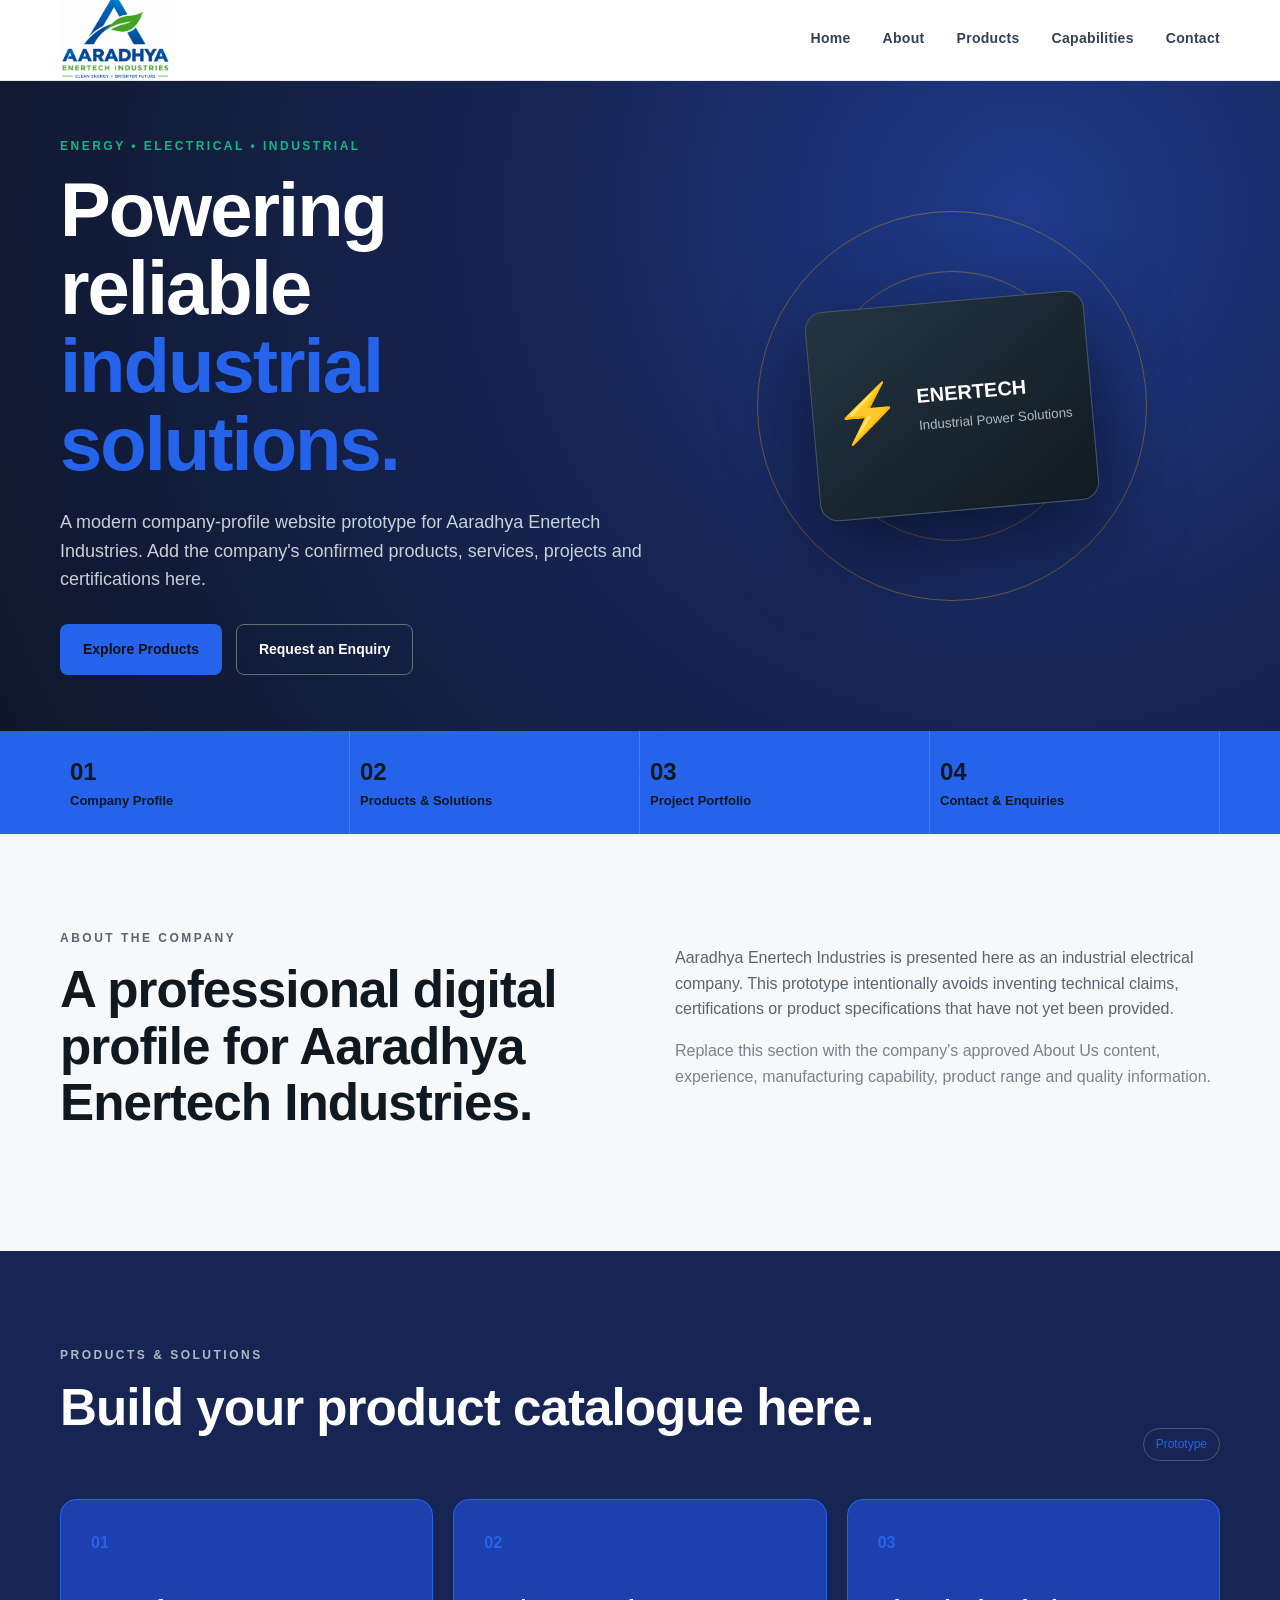
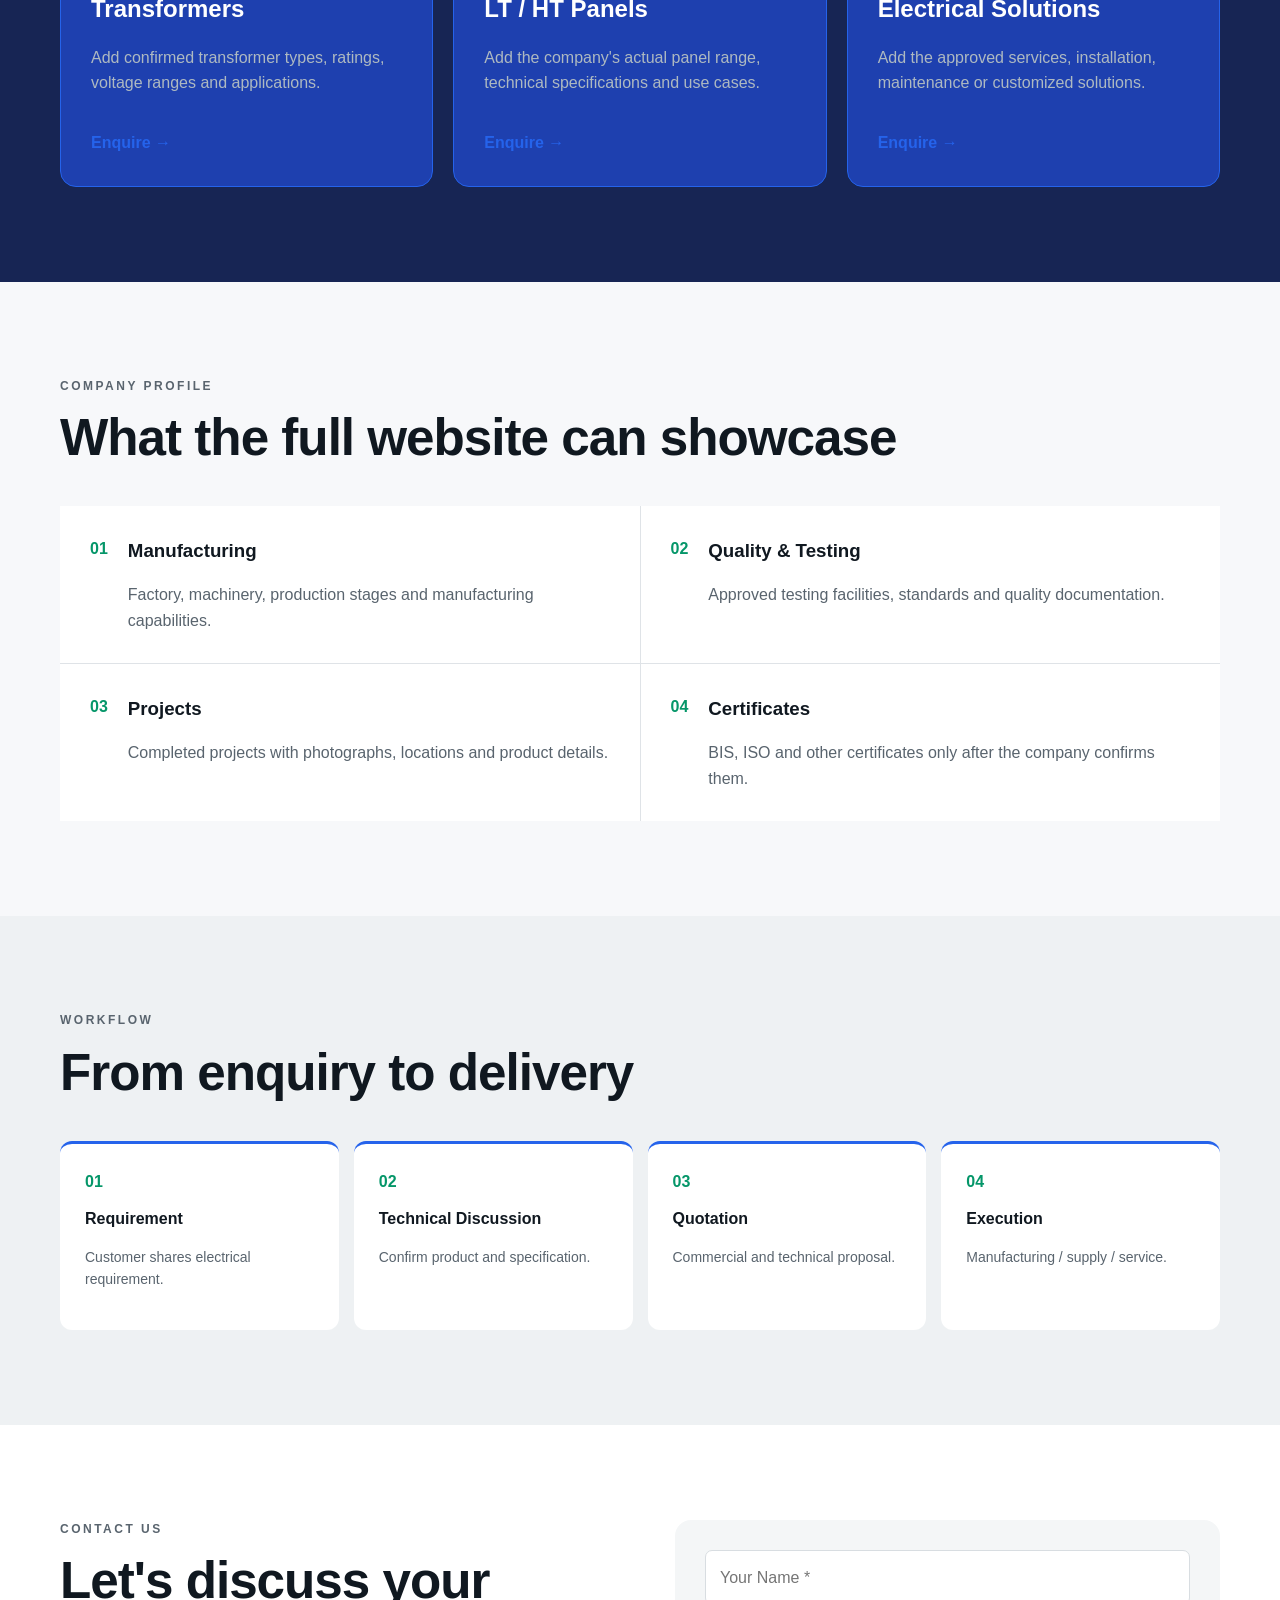
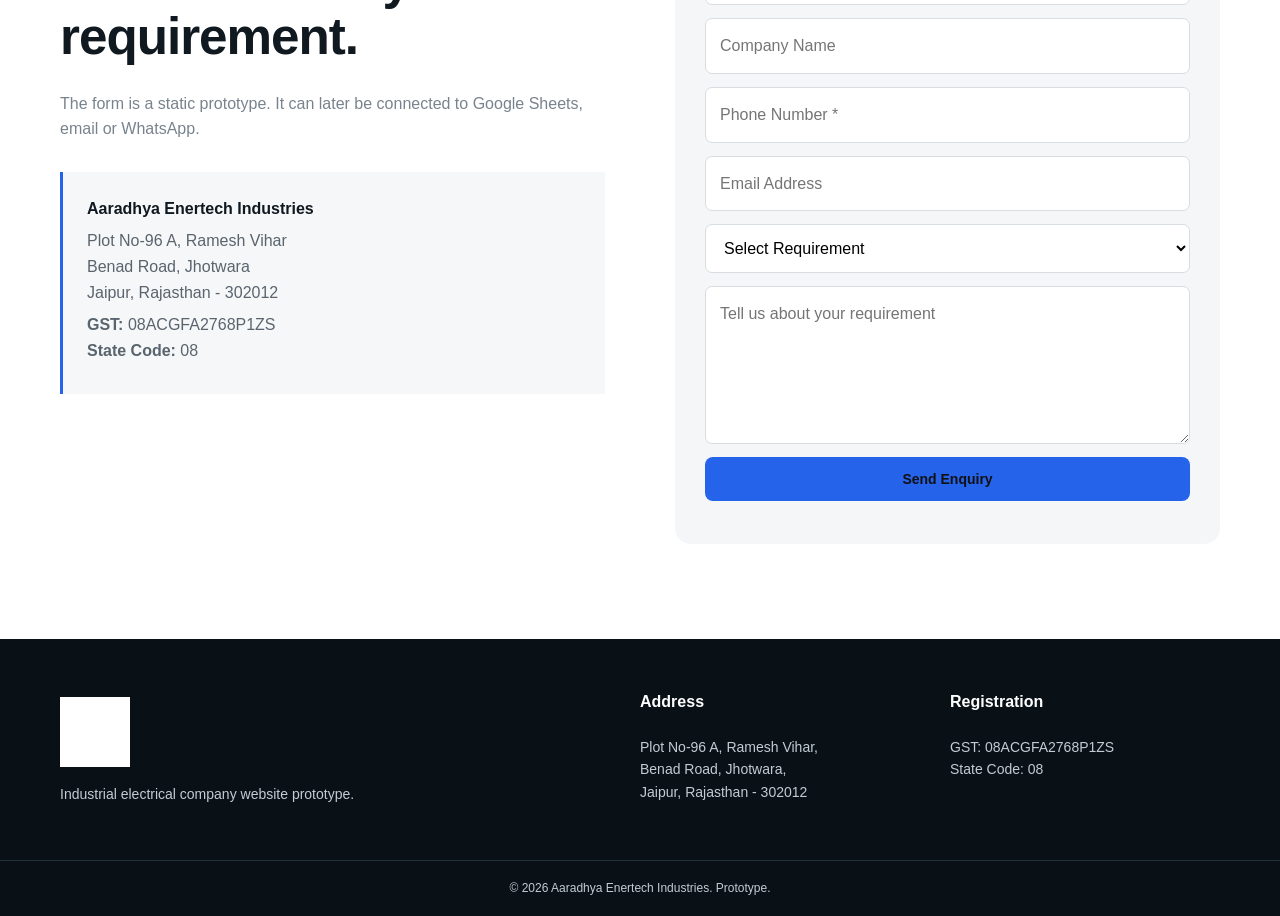
==== commit 2280682b: "Revert "Optimize SEO, update brochure images, and add Open Graph tags" This reverts commit 8dfa4ca5d" ====
--- a/index.html
+++ b/index.html
@@ -1,226 +1,201 @@
 <!DOCTYPE html>
 <html lang="en">
 <head>
-    <meta charset="UTF-8">
-    <meta name="viewport" content="width=device-width, initial-scale=1.0">
-    <meta name="description" content="Aaradhya Enertech - Professional Transformer Sales, Parts Supply, and Industrial Electrical Services in Jaipur, Rajasthan.">
-    
-    <!-- Open Graph Metadata -->
-    <meta property="og:title" content="Aaradhya Enertech | Transformer & Electrical Solutions">
-    <meta property="og:description" content="Reliable transformer installation, parts supply, and electrical maintenance services for businesses.">
-    <meta property="og:type" content="website">
-    
-    <title>Aaradhya Enertech - Professional Transformer & Electrical Solutions</title>
-    
-    <!-- Font Awesome for Icons -->
-    <link rel="stylesheet" href="https://cdnjs.cloudflare.com/ajax/libs/font-awesome/6.4.0/css/all.min.css">
-    
-    <!-- Google Fonts -->
-    <link href="https://fonts.googleapis.com/css2?family=Inter:wght@300;400;600;700&display=swap" rel="stylesheet">
-    
-    <!-- Custom CSS -->
-    <link rel="stylesheet" href="css/style.css">
+  <meta charset="UTF-8" />
+  <meta name="viewport" content="width=device-width, initial-scale=1.0" />
+  <meta name="description" content="Aaradhya Enertech Industries - company profile and electrical industry website prototype." />
+  <title>Aaradhya Enertech Industries</title>
+  <link rel="stylesheet" href="styles.css" />
 </head>
 <body>
-
-    <!-- Top Bar -->
-    <div class="top-bar">
-        <div class="container">
-            <div class="top-bar-info">
-                <a href="mailto:[EMAIL]"><i class="fas fa-envelope"></i> [EMAIL]</a>
-                <a href="tel:PASTE_YOUR_PHONE_NUMBER_HERE"><i class="fas fa-phone-alt"></i> [PHONE NUMBER]</a>
+  <header class="header">
+    <div class="container nav">
+      <a class="brand" href="#home">
+        <img src="logo.png" alt="Aaradhya Enertech Industries" class="brand-logo" />
+      </a>
+      <button class="menu-btn" aria-label="Open menu">☰</button>
+      <nav class="nav-links">
+        <a href="#home">Home</a>
+        <a href="#about">About</a>
+        <a href="#products">Products</a>
+        <a href="#capabilities">Capabilities</a>
+        <a href="#contact">Contact</a>
+      </nav>
+    </div>
+  </header>
+
+  <main id="home">
+    <section class="hero">
+      <div class="hero-grid container">
+        <div class="hero-copy">
+          <p class="eyebrow">ENERGY • ELECTRICAL • INDUSTRIAL</p>
+          <h1>Powering reliable<br><span>industrial solutions.</span></h1>
+          <p class="hero-text">
+            A modern company-profile website prototype for Aaradhya Enertech Industries.
+            Add the company's confirmed products, services, projects and certifications here.
+          </p>
+          <div class="actions">
+            <a class="btn btn-primary" href="#products">Explore Products</a>
+            <a class="btn btn-outline" href="#contact">Request an Enquiry</a>
+          </div>
+        </div>
+        <div class="hero-art">
+          <div class="energy-ring ring1"></div>
+          <div class="energy-ring ring2"></div>
+          <div class="transformer-card">
+            <div class="bolt">⚡</div>
+            <div>
+              <strong>ENERTECH</strong>
+              <small>Industrial Power Solutions</small>
             </div>
-            <div class="top-bar-social">
-                <span><i class="fas fa-clock"></i> Mon - Sat: 9:00 AM - 6:00 PM</span>
-            </div>
-        </div>
+          </div>
+        </div>
+      </div>
+    </section>
+
+    <section class="stats">
+      <div class="container stats-grid">
+        <div><strong>01</strong><span>Company Profile</span></div>
+        <div><strong>02</strong><span>Products & Solutions</span></div>
+        <div><strong>03</strong><span>Project Portfolio</span></div>
+        <div><strong>04</strong><span>Contact & Enquiries</span></div>
+      </div>
+    </section>
+
+    <section class="section" id="about">
+      <div class="container two-col">
+        <div>
+          <p class="eyebrow">ABOUT THE COMPANY</p>
+          <h2>A professional digital profile for Aaradhya Enertech Industries.</h2>
+        </div>
+        <div>
+          <p>
+            Aaradhya Enertech Industries is presented here as an industrial electrical
+            company. This prototype intentionally avoids inventing technical claims,
+            certifications or product specifications that have not yet been provided.
+          </p>
+          <p class="muted">
+            Replace this section with the company's approved About Us content, experience,
+            manufacturing capability, product range and quality information.
+          </p>
+        </div>
+      </div>
+    </section>
+
+    <section class="section dark" id="products">
+      <div class="container">
+        <div class="section-head">
+          <div>
+            <p class="eyebrow">PRODUCTS & SOLUTIONS</p>
+            <h2>Build your product catalogue here.</h2>
+          </div>
+          <span class="pill">Prototype</span>
+        </div>
+        <div class="cards">
+          <article class="card">
+            <div class="card-icon">01</div>
+            <h3>Transformers</h3>
+            <p>Add confirmed transformer types, ratings, voltage ranges and applications.</p>
+            <a href="#contact">Enquire →</a>
+          </article>
+          <article class="card">
+            <div class="card-icon">02</div>
+            <h3>LT / HT Panels</h3>
+            <p>Add the company's actual panel range, technical specifications and use cases.</p>
+            <a href="#contact">Enquire →</a>
+          </article>
+          <article class="card">
+            <div class="card-icon">03</div>
+            <h3>Electrical Solutions</h3>
+            <p>Add the approved services, installation, maintenance or customized solutions.</p>
+            <a href="#contact">Enquire →</a>
+          </article>
+        </div>
+      </div>
+    </section>
+
+    <section class="section" id="capabilities">
+      <div class="container">
+        <p class="eyebrow">COMPANY PROFILE</p>
+        <h2>What the full website can showcase</h2>
+        <div class="feature-grid">
+          <div class="feature"><span>01</span><div><h3>Manufacturing</h3><p>Factory, machinery, production stages and manufacturing capabilities.</p></div></div>
+          <div class="feature"><span>02</span><div><h3>Quality & Testing</h3><p>Approved testing facilities, standards and quality documentation.</p></div></div>
+          <div class="feature"><span>03</span><div><h3>Projects</h3><p>Completed projects with photographs, locations and product details.</p></div></div>
+          <div class="feature"><span>04</span><div><h3>Certificates</h3><p>BIS, ISO and other certificates only after the company confirms them.</p></div></div>
+        </div>
+      </div>
+    </section>
+
+    <section class="section process">
+      <div class="container">
+        <p class="eyebrow">WORKFLOW</p>
+        <h2>From enquiry to delivery</h2>
+        <div class="steps">
+          <div><b>01</b><span>Requirement</span><p>Customer shares electrical requirement.</p></div>
+          <div><b>02</b><span>Technical Discussion</span><p>Confirm product and specification.</p></div>
+          <div><b>03</b><span>Quotation</span><p>Commercial and technical proposal.</p></div>
+          <div><b>04</b><span>Execution</span><p>Manufacturing / supply / service.</p></div>
+        </div>
+      </div>
+    </section>
+
+    <section class="section contact" id="contact">
+      <div class="container contact-grid">
+        <div>
+          <p class="eyebrow">CONTACT US</p>
+          <h2>Let's discuss your requirement.</h2>
+          <p class="muted">The form is a static prototype. It can later be connected to Google Sheets, email or WhatsApp.</p>
+          <div class="address">
+            <strong>Aaradhya Enertech Industries</strong>
+            <p>Plot No-96 A, Ramesh Vihar<br>
+            Benad Road, Jhotwara<br>
+            Jaipur, Rajasthan - 302012</p>
+            <p><b>GST:</b> 08ACGFA2768P1ZS<br><b>State Code:</b> 08</p>
+          </div>
+        </div>
+        <form class="contact-form" id="contactForm" action="/submit" method="POST">
+          <input type="hidden" name="_captcha" value="false">
+          <input type="text" name="name" placeholder="Your Name *" required />
+          <input type="text" name="company" placeholder="Company Name" />
+          <input type="tel" name="phone" placeholder="Phone Number *" required />
+          <input type="email" name="email" placeholder="Email Address" />
+          <select name="service">
+            <option value="">Select Requirement</option>
+            <option>Transformer</option>
+            <option>LT / HT Panel</option>
+            <option>Electrical Solution</option>
+            <option>Other</option>
+          </select>
+          <textarea name="message" rows="5" placeholder="Tell us about your requirement"></textarea>
+          <button class="btn btn-primary" type="submit">Send Enquiry</button>
+          <p class="form-note" id="formNote"></p>
+        </form>
+      </div>
+    </section>
+  </main>
+
+  <footer class="footer">
+    <div class="container footer-grid">
+      <div>
+        <a href="#home" class="brand footer-brand">
+          <img src="logo.png" alt="Aaradhya Enertech Industries" class="brand-logo" />
+        </a>
+        <p>Industrial electrical company website prototype.</p>
+      </div>
+      <div>
+        <h4>Address</h4>
+        <p>Plot No-96 A, Ramesh Vihar,<br>Benad Road, Jhotwara,<br>Jaipur, Rajasthan - 302012</p>
+      </div>
+      <div>
+        <h4>Registration</h4>
+        <p>GST: 08ACGFA2768P1ZS<br>State Code: 08</p>
+      </div>
     </div>
-
-    <!-- Header & Navigation -->
-    <header class="header">
-        <div class="container nav-container">
-            <div class="logo">
-                <a href="index.html">
-                    <i class="fas fa-bolt"></i>
-                    [COMPANY <span>NAME]</span>
-                </a>
-            </div>
-            
-            <button class="mobile-menu-btn" aria-label="Toggle Navigation">
-                <i class="fas fa-bars"></i>
-            </button>
-            
-            <nav>
-                <ul class="nav-links">
-                    <li><a href="index.html" class="active">Home</a></li>
-                    <li><a href="about.html">About Us</a></li>
-                    <li><a href="services.html">Services</a></li>
-                    <li><a href="projects.html">Projects</a></li>
-                    <li><a href="contact.html" class="btn btn-primary">Get a Quote</a></li>
-                </ul>
-            </nav>
-        </div>
-    </header>
-
-    <!-- Hero Section -->
-    <section class="hero">
-        <div class="container hero-content">
-            <h1>Professional Transformer & Electrical Solutions You Can Trust</h1>
-            <p>Reliable transformer sales, high-quality parts supply, and electrical maintenance services for industrial, commercial, and residential needs in Jaipur.</p>
-            <div class="hero-buttons">
-                <a href="contact.html" class="btn btn-primary">Get a Free Quote <i class="fas fa-arrow-right"></i></a>
-                <a href="tel:PASTE_YOUR_PHONE_NUMBER_HERE" class="btn btn-secondary">Call Now <i class="fas fa-phone"></i></a>
-                <a href="#" class="btn btn-whatsapp"><i class="fab fa-whatsapp"></i> WhatsApp Us</a>
-            </div>
-        </div>
-    </section>
-
-    <!-- Services Overview Section -->
-    <section class="bg-light">
-        <div class="container">
-            <div class="section-title">
-                <h2>Our Expertise</h2>
-                <p>Comprehensive solutions for all your transformer and electrical requirements</p>
-            </div>
-            
-            <div class="services-grid">
-                <!-- Service 1 -->
-                <div class="service-card">
-                    <div class="service-icon-wrapper">
-                        <i class="fas fa-charging-station"></i>
-                    </div>
-                    <div class="service-content">
-                        <h3>Transformer Sales</h3>
-                        <p>High-quality, energy-efficient transformers for industrial and commercial applications.</p>
-                        <a href="services.html" class="btn btn-outline">Learn More</a>
-                    </div>
-                </div>
-                <!-- Service 2 -->
-                <div class="service-card">
-                    <div class="service-icon-wrapper">
-                        <i class="fas fa-cogs"></i>
-                    </div>
-                    <div class="service-content">
-                        <h3>Transformer Parts</h3>
-                        <p>Genuine parts and accessories including bushings, coils, and oil for long-lasting performance.</p>
-                        <a href="services.html" class="btn btn-outline">Learn More</a>
-                    </div>
-                </div>
-                <!-- Service 3 -->
-                <div class="service-card">
-                    <div class="service-icon-wrapper">
-                        <i class="fas fa-tools"></i>
-                    </div>
-                    <div class="service-content">
-                        <h3>Maintenance & Repair</h3>
-                        <p>Expert diagnostic, repair, and routine maintenance for transformers and switchgears.</p>
-                        <a href="services.html" class="btn btn-outline">Learn More</a>
-                    </div>
-                </div>
-                <!-- Service 4 -->
-                <div class="service-card">
-                    <div class="service-icon-wrapper">
-                        <i class="fas fa-industry"></i>
-                    </div>
-                    <div class="service-content">
-                        <h3>Industrial Electrical Work</h3>
-                        <p>Complete heavy-duty wiring and panel installations for factories and warehouses.</p>
-                        <a href="services.html" class="btn btn-outline">Learn More</a>
-                    </div>
-                </div>
-            </div>
-            
-            <div style="text-align: center; margin-top: var(--spacing-xl);">
-                <a href="services.html" class="btn btn-primary">View All Services</a>
-            </div>
-        </div>
-    </section>
-
-    <!-- Why Choose Us -->
-    <section>
-        <div class="container">
-            <div class="section-title">
-                <h2>Why Choose Us</h2>
-                <p>Delivering excellence in electrical engineering and power solutions</p>
-            </div>
-            
-            <div class="features-grid">
-                <div class="feature-card">
-                    <i class="fas fa-award feature-icon"></i>
-                    <h3>[X+] Years Experience</h3>
-                    <p>Decades of specialized experience in transformer manufacturing, sales, and servicing.</p>
-                </div>
-                <div class="feature-card">
-                    <i class="fas fa-user-tie feature-icon"></i>
-                    <h3>Expert Technicians</h3>
-                    <p>Highly trained and certified electrical engineers handling your equipment safely.</p>
-                </div>
-                <div class="feature-card">
-                    <i class="fas fa-check-circle feature-icon"></i>
-                    <h3>Quality Assurance</h3>
-                    <p>We supply only genuine parts and ISI-certified electrical components.</p>
-                </div>
-                <div class="feature-card">
-                    <i class="fas fa-tags feature-icon"></i>
-                    <h3>Affordable Pricing</h3>
-                    <p>Competitive rates for sales, installation, and long-term maintenance contracts.</p>
-                </div>
-            </div>
-        </div>
-    </section>
-
-    <!-- Call to Action Section -->
-    <section class="bg-light" style="background: var(--primary-dark); color: white; text-align: center;">
-        <div class="container">
-            <h2>Need Urgent Transformer Repairs?</h2>
-            <p style="color: #e0e0e0; font-size: 1.2rem; max-width: 600px; margin: 0 auto var(--spacing-lg);">Our emergency response team is ready to minimize your downtime and restore power swiftly.</p>
-            <div class="hero-buttons" style="justify-content: center;">
-                <a href="tel:PASTE_YOUR_PHONE_NUMBER_HERE" class="btn btn-secondary">Call Emergency Support</a>
-                <a href="contact.html" class="btn btn-outline" style="border-color: white; color: white;">Request Callback</a>
-            </div>
-        </div>
-    </section>
-
-    <!-- Footer -->
-    <footer class="footer">
-        <div class="container">
-            <div class="footer-grid">
-                <div class="footer-info">
-                    <h3>Aaradhya Enertech</h3>
-                    <p>Your trusted partner for transformer sales, parts, and comprehensive industrial electrical solutions in Jaipur.</p>
-                </div>
-                
-                <div class="footer-links">
-                    <h3>Quick Links</h3>
-                    <ul>
-                        <li><a href="index.html">Home</a></li>
-                        <li><a href="about.html">About Us</a></li>
-                        <li><a href="services.html">Services</a></li>
-                        <li><a href="projects.html">Projects Gallery</a></li>
-                    </ul>
-                </div>
-                
-                <div class="footer-contact">
-                    <h3>Contact Us</h3>
-                    <ul>
-                        <li><i class="fas fa-map-marker-alt"></i> [ADDRESS, CITY, STATE]</li>
-                        <li><i class="fas fa-phone-alt"></i> [PHONE NUMBER]</li>
-                        <li><i class="fas fa-envelope"></i> [EMAIL]</li>
-                    </ul>
-                </div>
-            </div>
-        </div>
-        <div class="footer-bottom">
-            <p>&copy; 2026 Aaradhya Enertech. All Rights Reserved. Designed for Professional Electrical Services.</p>
-        </div>
-    </footer>
-
-    <!-- Floating WhatsApp Button -->
-    <a href="#" class="floating-whatsapp" aria-label="Chat on WhatsApp">
-        <i class="fab fa-whatsapp"></i>
-    </a>
-
-    <!-- Main JavaScript -->
-    <script src="js/script.js"></script>
+    <div class="copyright">© <span id="year"></span> Aaradhya Enertech Industries. Prototype.</div>
+  </footer>
+
+  <script src="script.js"></script>
 </body>
 </html>
+<!-- Trigger Vercel Deployment -->
--- a/styles.css
+++ b/styles.css
@@ -0,0 +1,19 @@
+*{box-sizing:border-box}html{scroll-behavior:smooth}body{margin:0;font-family:Inter,Arial,sans-serif;color:#101820;background:#f7f8fa;line-height:1.6}.container{width:min(1160px,92%);margin:auto}.header{position:sticky;top:0;z-index:10;background:rgba(255,255,255,.94);backdrop-filter:blur(12px);border-bottom:1px solid #e8eaed}.nav{height:76px;display:flex;align-items:center;justify-content:space-between}.brand{display:flex;align-items:center;gap:12px;color:#101820;text-decoration:none;font-size:14px;font-weight:800;letter-spacing:.5px}.brand-mark{width:40px;height:40px;border-radius:10px;background:#2563eb;display:grid;place-items:center;color:#111;font-weight:900}.nav-links{display:flex;gap:28px}.nav-links a{color:#39434d;text-decoration:none;font-size:14px;font-weight:600}.menu-btn{display:none;border:0;background:none;font-size:26px}.hero{min-height:650px;background:radial-gradient(circle at 80% 20%,#1e3a8a 0,#172554 42%,#0f172a 100%);color:#fff;overflow:hidden}.hero-grid{min-height:650px;display:grid;grid-template-columns:1.05fr .95fr;align-items:center;gap:30px}.eyebrow{font-size:12px;letter-spacing:2.5px;font-weight:800;color:#10b981;margin:0 0 14px}.hero h1{font-size:clamp(44px,6vw,76px);line-height:1.03;margin:0 0 24px;letter-spacing:-2px}.hero h1 span{color:#2563eb}.hero-text{max-width:620px;color:#c7d0d7;font-size:18px}.actions{display:flex;gap:14px;margin-top:30px;flex-wrap:wrap}.btn{display:inline-flex;align-items:center;justify-content:center;padding:13px 22px;border-radius:8px;text-decoration:none;font-weight:800;border:1px solid transparent;cursor:pointer;font-size:14px}.btn-primary{background:#2563eb;color:#111}.btn-outline{border-color:#64717c;color:#fff}.hero-art{height:420px;position:relative;display:grid;place-items:center}.energy-ring{position:absolute;border:1px solid rgba(255,176,0,.35);border-radius:50%}.ring1{width:390px;height:390px}.ring2{width:270px;height:270px}.transformer-card{width:280px;height:210px;background:linear-gradient(145deg,#253542,#101a21);border:1px solid #455662;border-radius:18px;box-shadow:0 30px 80px #0008;display:flex;align-items:center;justify-content:center;gap:16px;transform:rotate(-5deg)}.bolt{font-size:55px;color:#2563eb}.transformer-card strong{display:block;font-size:20px}.transformer-card small{color:#aeb9c1}.stats{background:#2563eb}.stats-grid{display:grid;grid-template-columns:repeat(4,1fr)}.stats-grid div{padding:22px 10px;border-right:1px solid #3b82f6;display:flex;flex-direction:column}.stats-grid strong{font-size:24px}.stats-grid span{font-size:13px;font-weight:700}.section{padding:95px 0}.two-col{display:grid;grid-template-columns:1fr 1fr;gap:70px}.section h2{font-size:clamp(34px,4vw,52px);line-height:1.1;margin:0 0 25px;letter-spacing:-1px}.section p{color:#59646e}.muted{color:#78838d!important}.dark{background:#172554;color:#fff}.dark p{color:#aeb9c1}.section-head{display:flex;justify-content:space-between;align-items:end;margin-bottom:38px}.pill{border:1px solid #495964;padding:6px 12px;border-radius:30px;font-size:12px;color:#2563eb}.cards{display:grid;grid-template-columns:repeat(3,1fr);gap:20px}.card{background:#1e40af;border:1px solid #2563eb;border-radius:16px;padding:30px;min-height:250px}.card-icon{color:#2563eb;font-weight:900;margin-bottom:35px}.card h3{font-size:24px;margin:0 0 10px}.card a{display:inline-block;margin-top:18px;color:#2563eb;text-decoration:none;font-weight:800}.feature-grid{display:grid;grid-template-columns:1fr 1fr;gap:1px;background:#dfe3e7;margin-top:40px}.feature{background:#fff;padding:30px;display:flex;gap:20px}.feature span{color:#059669;font-weight:900}.feature h3{margin:0}.feature p{margin-bottom:0}.process{background:#eef1f3}.steps{display:grid;grid-template-columns:repeat(4,1fr);gap:15px;margin-top:40px}.steps>div{background:#fff;padding:25px;border-radius:12px;border-top:3px solid #2563eb}.steps b{color:#059669;display:block}.steps span{font-weight:800;display:block;margin-top:12px}.steps p{font-size:14px}.contact{background:#fff}.contact-grid{display:grid;grid-template-columns:1fr 1fr;gap:70px}.address{margin-top:30px;padding:24px;border-left:3px solid #2563eb;background:#f6f7f8}.address p{margin:7px 0}.contact-form{background:#f4f6f7;padding:30px;border-radius:16px;display:grid;gap:13px}.contact-form input,.contact-form select,.contact-form textarea{width:100%;padding:14px;border:1px solid #d8dde1;border-radius:7px;background:#fff;font:inherit;outline:none}.contact-form input:focus,.contact-form select:focus,.contact-form textarea:focus{border-color:#2563eb}.form-note{margin:0!important;font-size:13px}.footer{background:#091117;color:#c2ccd3;padding:50px 0 0}.footer-grid{display:grid;grid-template-columns:2fr 1fr 1fr;gap:40px;padding-bottom:40px}.footer h4{color:#fff;margin-top:0}.footer p{font-size:14px}.footer-brand{color:#fff}.copyright{text-align:center;border-top:1px solid #23313b;padding:18px;font-size:12px}.menu-btn{color:#111}@media(max-width:800px){.nav-links{display:none;position:absolute;top:76px;left:0;right:0;background:#fff;padding:20px;flex-direction:column;gap:15px;border-bottom:1px solid #ddd}.nav-links.open{display:flex}.menu-btn{display:block}.hero-grid,.two-col,.contact-grid{grid-template-columns:1fr}.hero{min-height:auto}.hero-grid{padding-top:75px;padding-bottom:70px}.hero-art{height:330px}.stats-grid{grid-template-columns:1fr 1fr}.cards,.steps{grid-template-columns:1fr}.feature-grid{grid-template-columns:1fr}.footer-grid{grid-template-columns:1fr}.section{padding:70px 0}.section-head{align-items:start;gap:15px;flex-direction:column}.hero h1{letter-spacing:-1px}.ring1{width:300px;height:300px}.ring2{width:210px;height:210px}}
+.nav { height: 80px; }
+.brand { height: 80px; display: flex; align-items: center; overflow: hidden; padding: 0; }
+.brand-logo { height: 120px; width: auto; object-fit: contain; mix-blend-mode: multiply; transform: translateX(-5px); }
+.footer-brand .brand-logo { height: 70px; filter: brightness(0) invert(1); mix-blend-mode: normal; transform: none; margin-top: 5px; }
+.nav-links { gap: 32px; }
+.nav-links a { font-size: 14px; color: #334155; font-weight: 600; text-transform: none; letter-spacing: 0.3px; transition: all 0.2s ease; position: relative; padding-bottom: 4px; }
+.nav-links a:hover { color: #2563eb; }
+.nav-links a::after { content: ''; position: absolute; bottom: 0; left: 0; width: 0%; height: 2px; background: #2563eb; transition: width 0.3s ease; }
+.nav-links a:hover::after { width: 100%; }
+
+@media(max-width: 800px) {
+  .nav { height: 70px; }
+  .brand { height: 70px; }
+  .brand-logo { height: 100px; }
+  .nav-links { top: 70px; display: none; position: absolute; left: 0; right: 0; background: #fff; padding: 20px; flex-direction: column; gap: 15px; border-bottom: 1px solid #ddd; box-shadow: 0 15px 30px rgba(0,0,0,0.1); }
+  .nav-links.open { display: flex; }
+  .menu-btn { display: block; border: none; background: none; font-size: 28px; color: #1e3a8a; cursor: pointer; }
+}
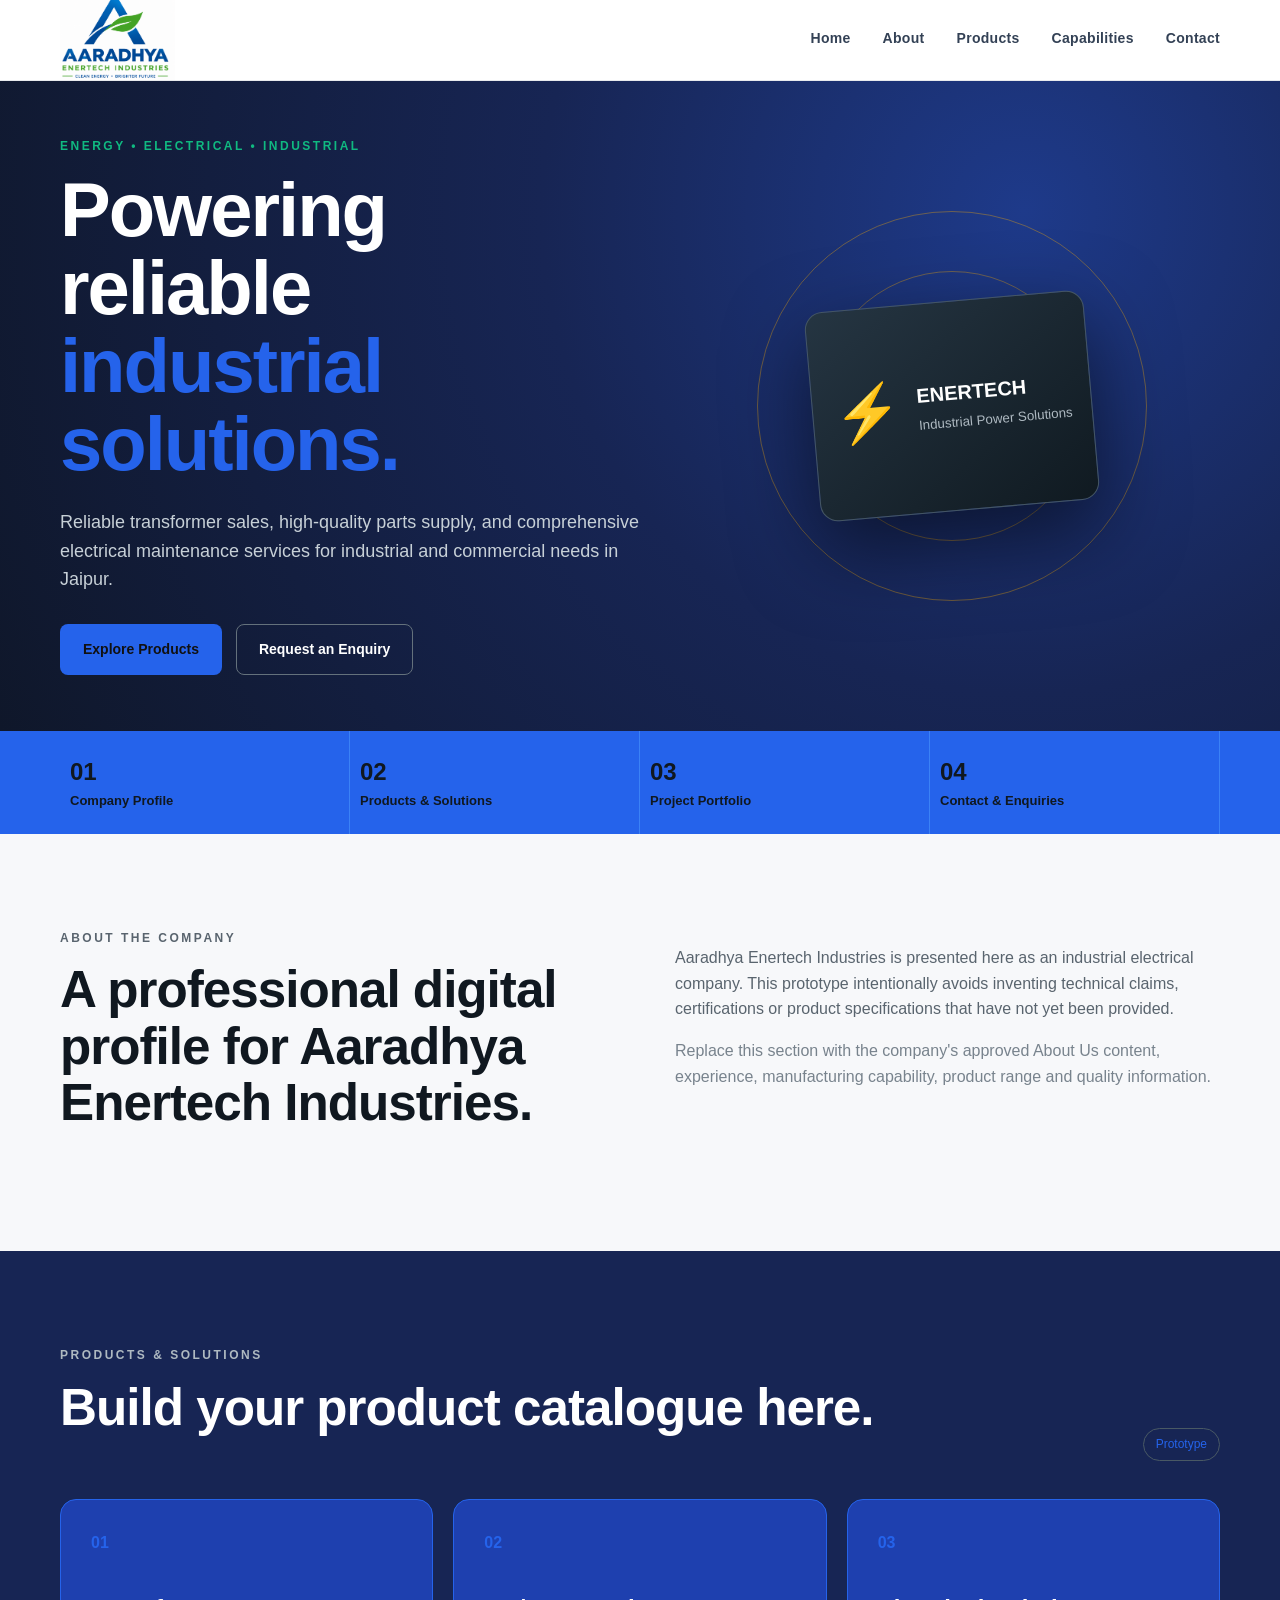
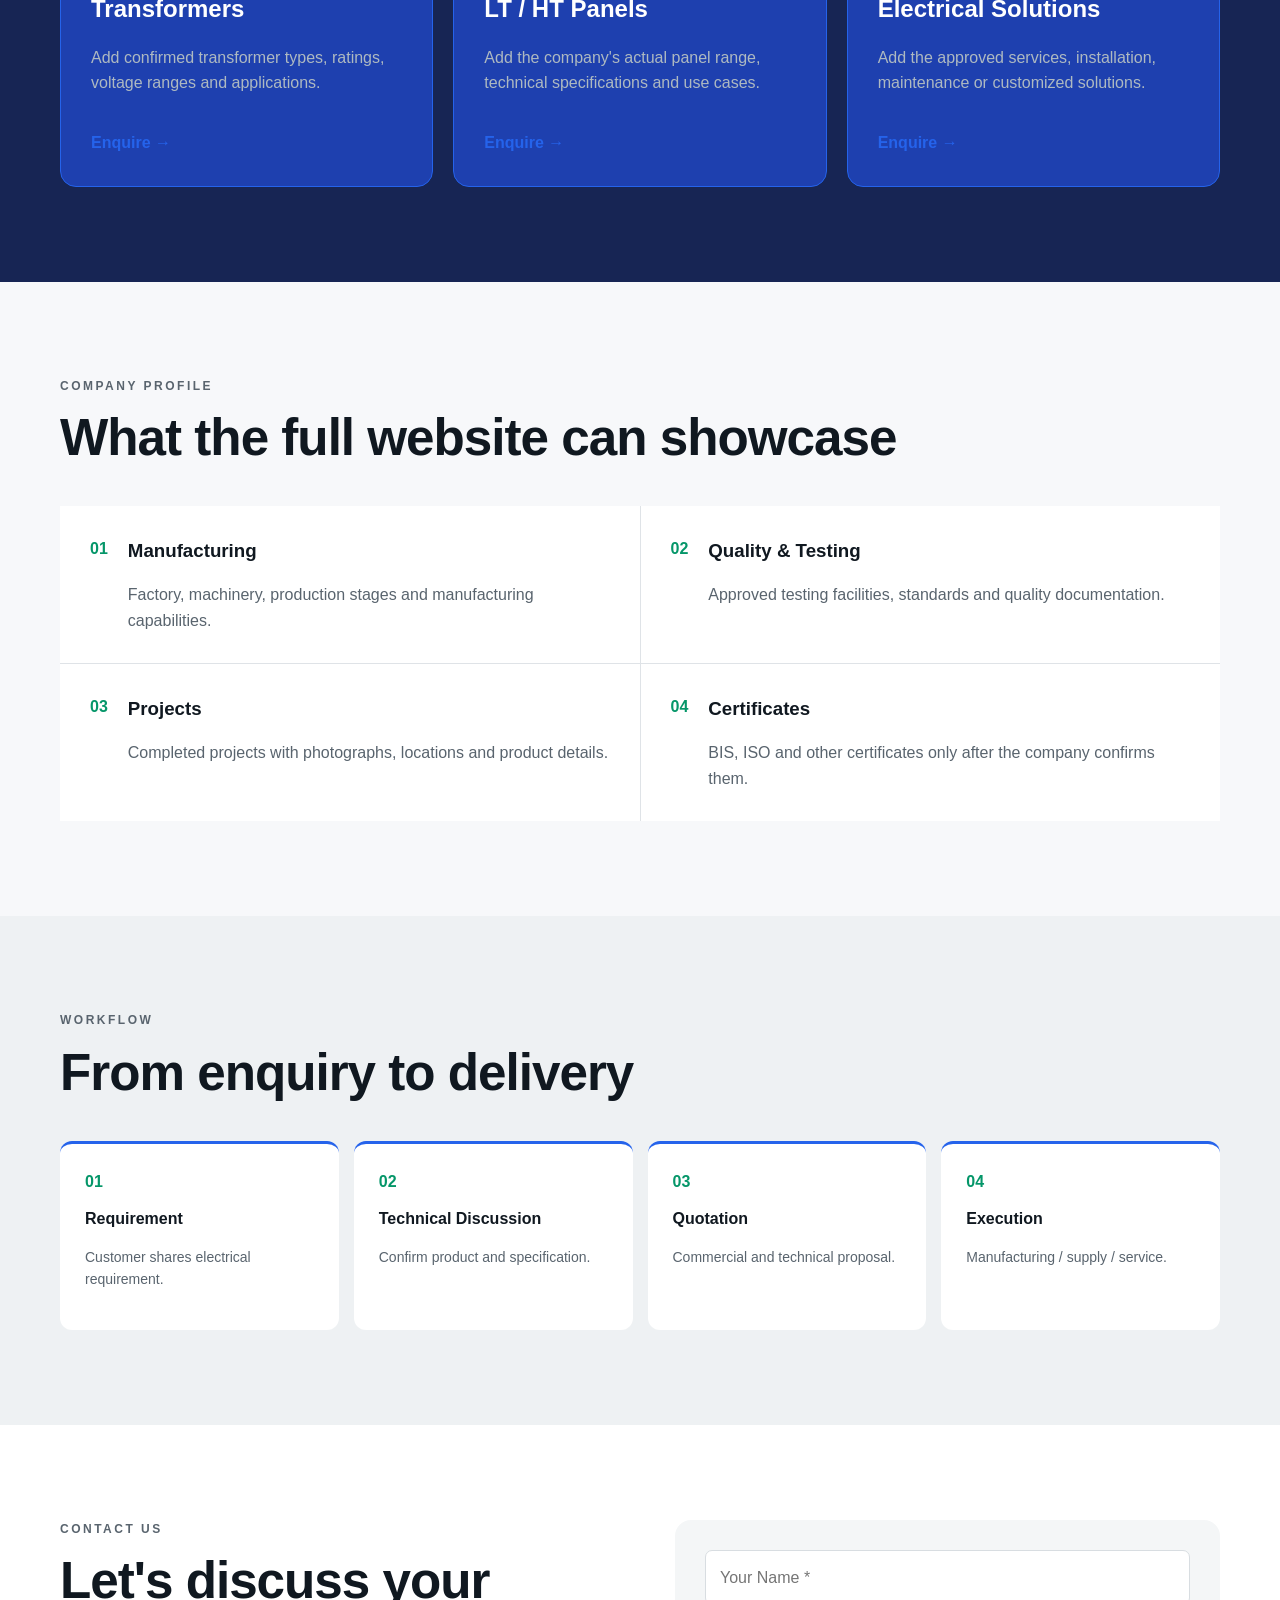
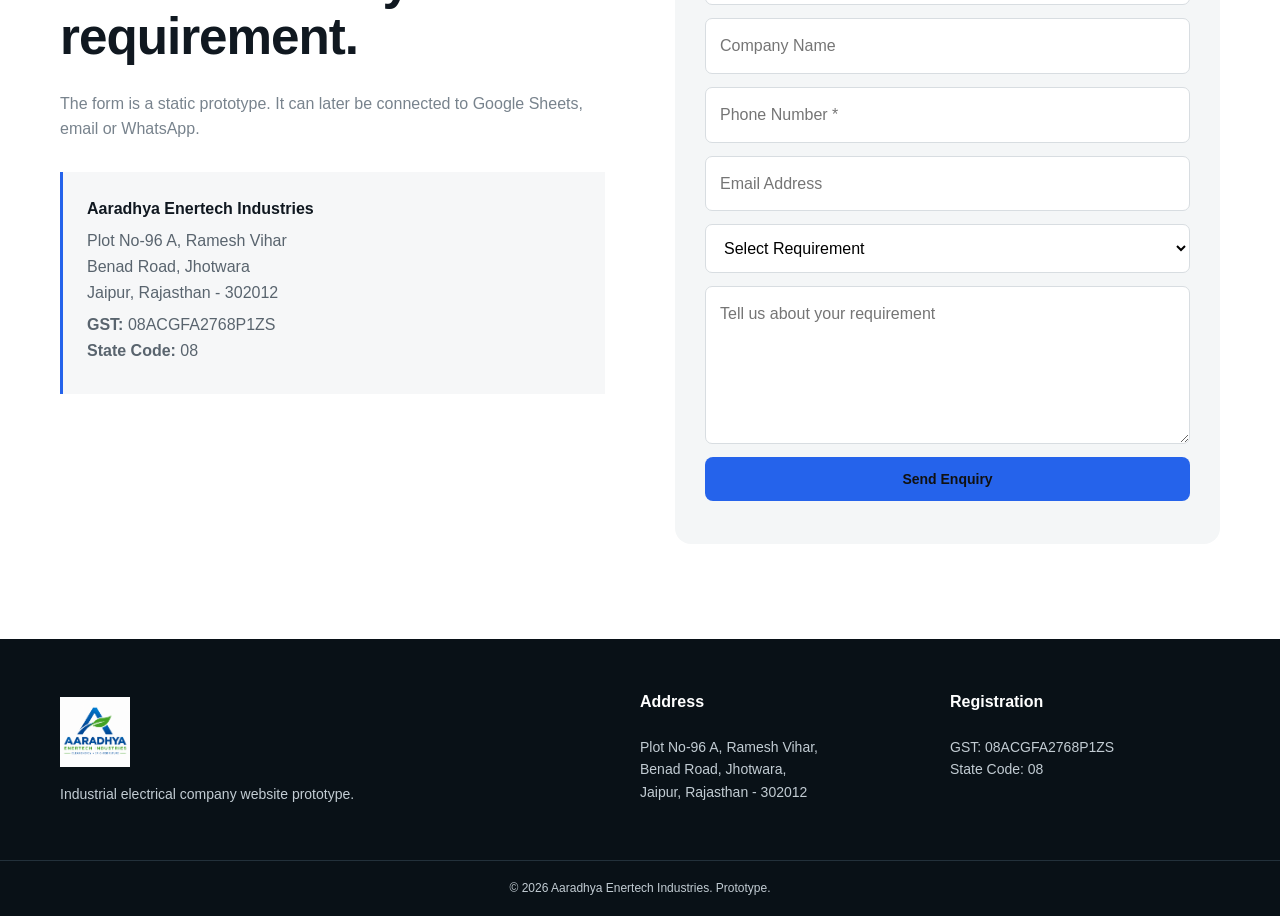
==== commit d87839e0: "Enhance SEO, add Open Graph tags, robots.txt, and sitemap.xml" ====
--- a/index.html
+++ b/index.html
@@ -3,8 +3,36 @@
 <head>
   <meta charset="UTF-8" />
   <meta name="viewport" content="width=device-width, initial-scale=1.0" />
-  <meta name="description" content="Aaradhya Enertech Industries - company profile and electrical industry website prototype." />
-  <title>Aaradhya Enertech Industries</title>
+  <meta name="description" content="Aaradhya Enertech Industries provides professional transformer sales, high-quality parts supply, and electrical maintenance services in Jaipur, Rajasthan." />
+  <title>Aaradhya Enertech Industries | Professional Transformer & Electrical Solutions</title>
+  
+  <!-- Open Graph / Social Media Meta Tags -->
+  <meta property="og:title" content="Aaradhya Enertech Industries" />
+  <meta property="og:description" content="Reliable transformer sales, parts supply, and electrical maintenance services for industrial, commercial, and residential needs in Jaipur." />
+  <meta property="og:image" content="https://www.aaradhyaenertech.com/logo.png" />
+  <meta property="og:url" content="https://www.aaradhyaenertech.com/" />
+  <meta property="og:type" content="website" />
+  <meta name="twitter:card" content="summary_large_image" />
+
+  <!-- Structured Data for Local SEO -->
+  <script type="application/ld+json">
+  {
+    "@context": "https://schema.org",
+    "@type": "LocalBusiness",
+    "name": "Aaradhya Enertech Industries",
+    "description": "Professional Transformer Sales & Electrical Solutions",
+    "url": "https://www.aaradhyaenertech.com/",
+    "logo": "https://www.aaradhyaenertech.com/logo.png",
+    "address": {
+      "@type": "PostalAddress",
+      "streetAddress": "Plot No-96 A, Ramesh Vihar, Benad Road, Jhotwara",
+      "addressLocality": "Jaipur",
+      "addressRegion": "Rajasthan",
+      "postalCode": "302012",
+      "addressCountry": "IN"
+    }
+  }
+  </script>
   <link rel="stylesheet" href="styles.css" />
 </head>
 <body>
@@ -31,8 +59,7 @@
           <p class="eyebrow">ENERGY • ELECTRICAL • INDUSTRIAL</p>
           <h1>Powering reliable<br><span>industrial solutions.</span></h1>
           <p class="hero-text">
-            A modern company-profile website prototype for Aaradhya Enertech Industries.
-            Add the company's confirmed products, services, projects and certifications here.
+            Reliable transformer sales, high-quality parts supply, and comprehensive electrical maintenance services for industrial and commercial needs in Jaipur.
           </p>
           <div class="actions">
             <a class="btn btn-primary" href="#products">Explore Products</a>
--- a/styles.css
+++ b/styles.css
@@ -2,7 +2,7 @@
 .nav { height: 80px; }
 .brand { height: 80px; display: flex; align-items: center; overflow: hidden; padding: 0; }
 .brand-logo { height: 120px; width: auto; object-fit: contain; mix-blend-mode: multiply; transform: translateX(-5px); }
-.footer-brand .brand-logo { height: 70px; filter: brightness(0) invert(1); mix-blend-mode: normal; transform: none; margin-top: 5px; }
+.footer-brand .brand-logo { height: 70px; mix-blend-mode: normal; transform: none; margin-top: 5px; }
 .nav-links { gap: 32px; }
 .nav-links a { font-size: 14px; color: #334155; font-weight: 600; text-transform: none; letter-spacing: 0.3px; transition: all 0.2s ease; position: relative; padding-bottom: 4px; }
 .nav-links a:hover { color: #2563eb; }
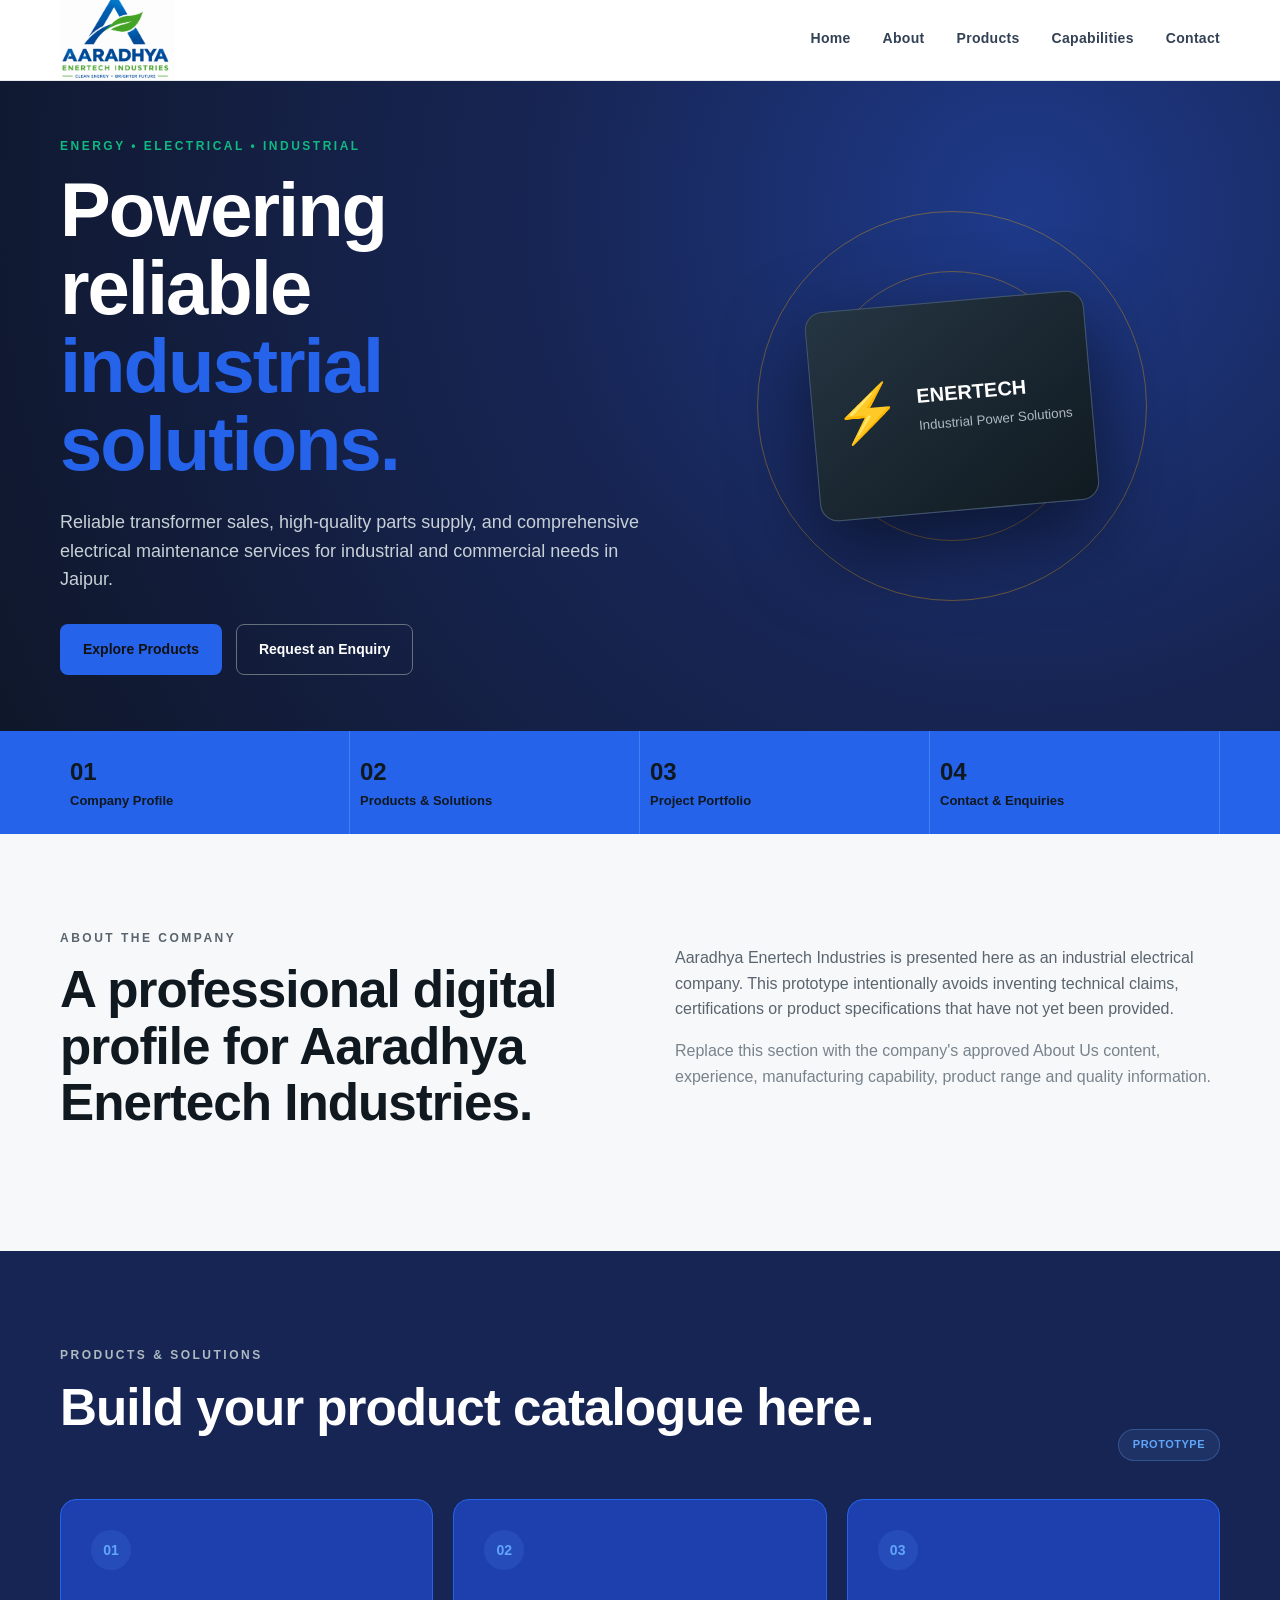
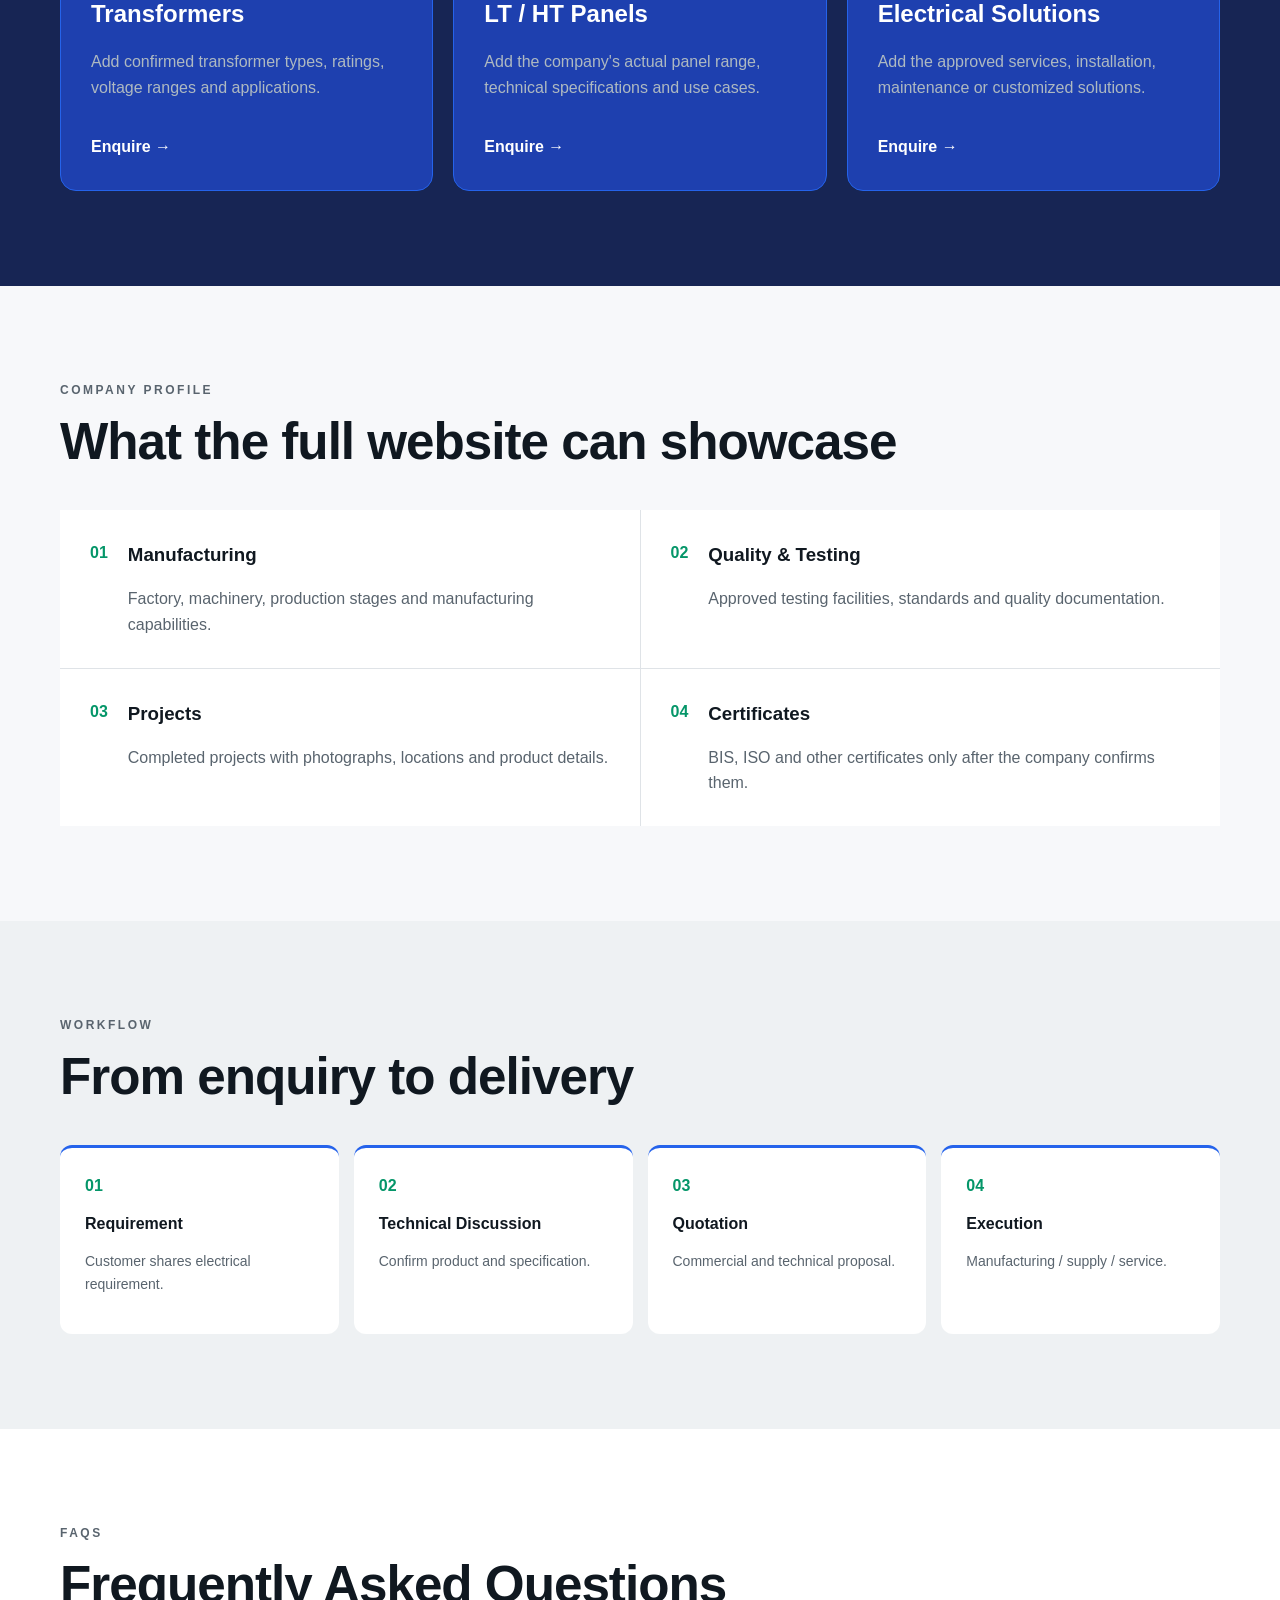
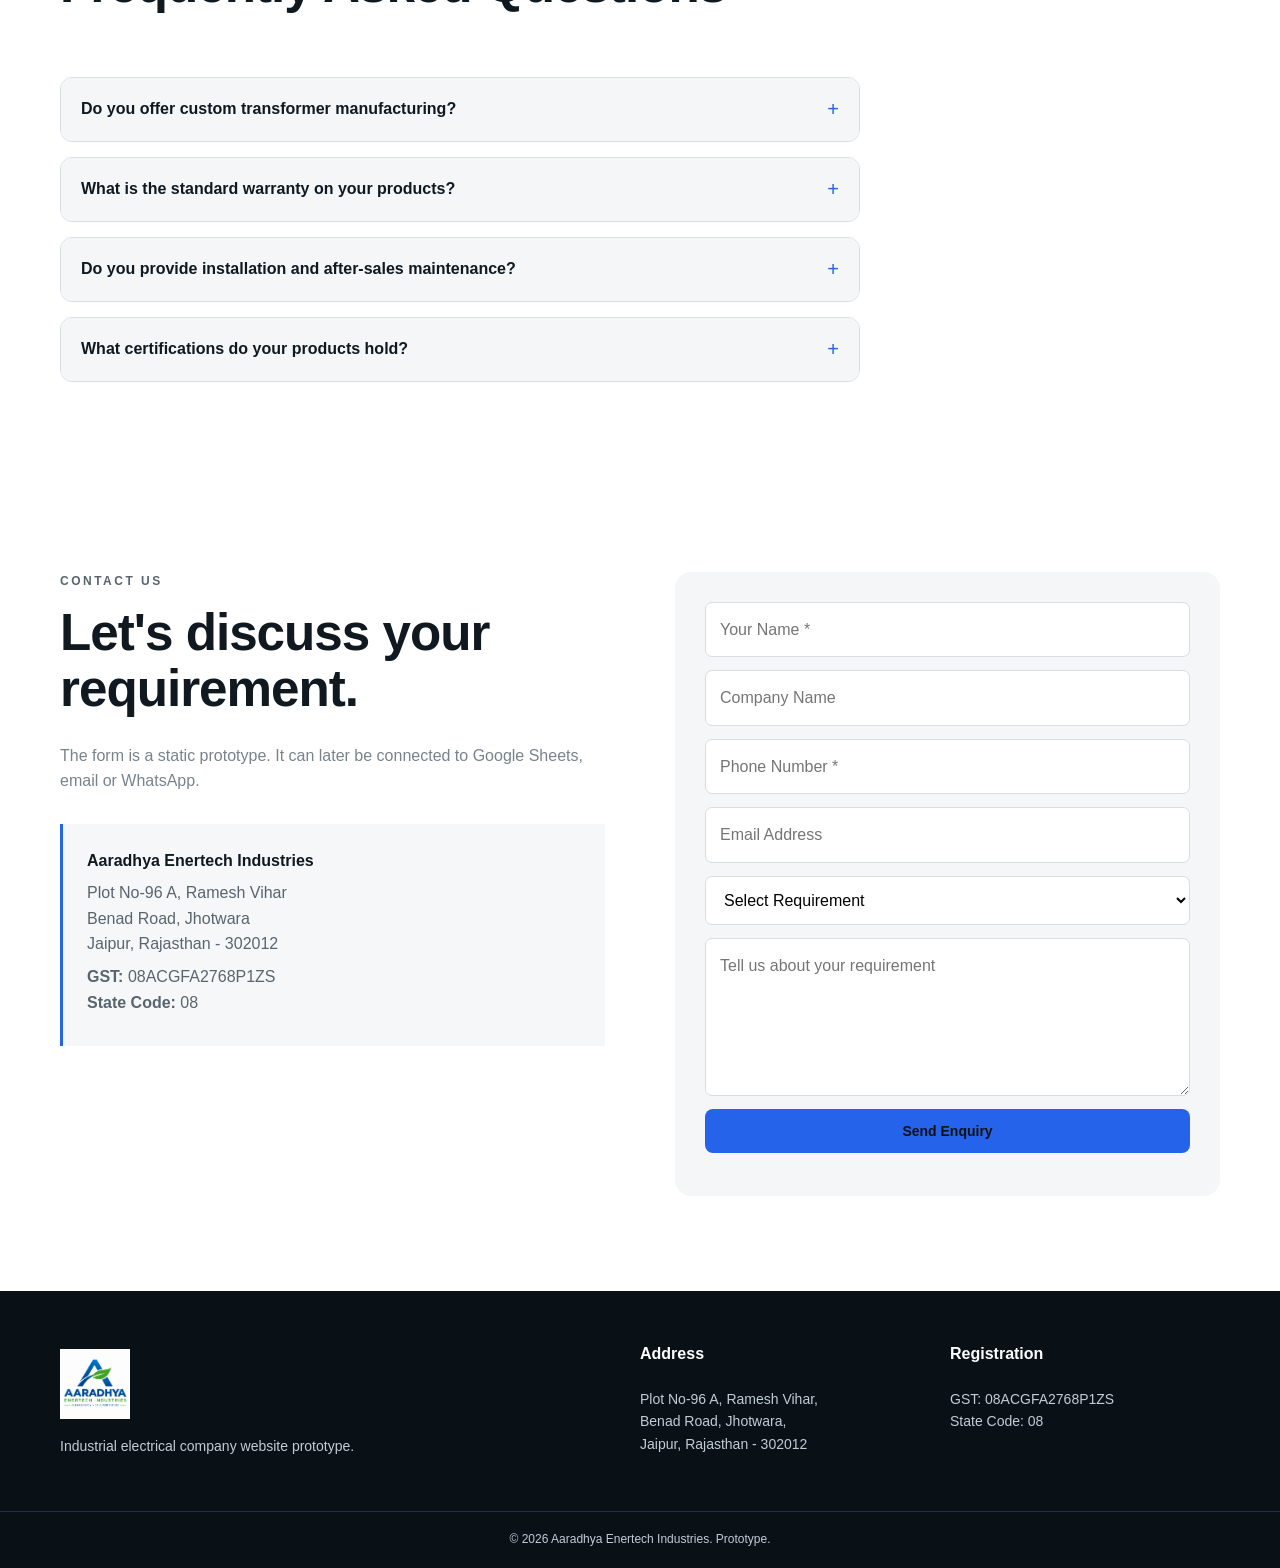
==== commit abc2efb1: "Add interactive FAQ section" ====
--- a/index.html
+++ b/index.html
@@ -166,6 +166,34 @@
         </div>
       </div>
     </section>
+    <section class="section faq" id="faq">
+      <div class="container">
+        <div class="section-head">
+          <div>
+            <p class="eyebrow">FAQS</p>
+            <h2>Frequently Asked Questions</h2>
+          </div>
+        </div>
+        <div class="faq-list">
+          <div class="faq-item">
+            <button class="faq-question">Do you offer custom transformer manufacturing? <span class="icon">+</span></button>
+            <div class="faq-answer"><p>Yes, we specialize in designing and manufacturing custom transformers tailored to your exact technical specifications, voltage requirements, and application needs.</p></div>
+          </div>
+          <div class="faq-item">
+            <button class="faq-question">What is the standard warranty on your products? <span class="icon">+</span></button>
+            <div class="faq-answer"><p>All our transformers and panels come with a standard 12-month warranty against manufacturing defects. Extended warranties are available upon request.</p></div>
+          </div>
+          <div class="faq-item">
+            <button class="faq-question">Do you provide installation and after-sales maintenance? <span class="icon">+</span></button>
+            <div class="faq-answer"><p>Yes, our team provides full commissioning, installation support, and comprehensive after-sales maintenance services for industrial and commercial clients.</p></div>
+          </div>
+          <div class="faq-item">
+            <button class="faq-question">What certifications do your products hold? <span class="icon">+</span></button>
+            <div class="faq-answer"><p>Our manufacturing processes adhere to strict quality controls. Products can be designed to meet standard ISO, BIS/ISI, and IEC technical specifications based on your project requirements.</p></div>
+          </div>
+        </div>
+      </div>
+    </section>
 
     <section class="section contact" id="contact">
       <div class="container contact-grid">
--- a/styles.css
+++ b/styles.css
@@ -1,7 +1,7 @@
-*{box-sizing:border-box}html{scroll-behavior:smooth}body{margin:0;font-family:Inter,Arial,sans-serif;color:#101820;background:#f7f8fa;line-height:1.6}.container{width:min(1160px,92%);margin:auto}.header{position:sticky;top:0;z-index:10;background:rgba(255,255,255,.94);backdrop-filter:blur(12px);border-bottom:1px solid #e8eaed}.nav{height:76px;display:flex;align-items:center;justify-content:space-between}.brand{display:flex;align-items:center;gap:12px;color:#101820;text-decoration:none;font-size:14px;font-weight:800;letter-spacing:.5px}.brand-mark{width:40px;height:40px;border-radius:10px;background:#2563eb;display:grid;place-items:center;color:#111;font-weight:900}.nav-links{display:flex;gap:28px}.nav-links a{color:#39434d;text-decoration:none;font-size:14px;font-weight:600}.menu-btn{display:none;border:0;background:none;font-size:26px}.hero{min-height:650px;background:radial-gradient(circle at 80% 20%,#1e3a8a 0,#172554 42%,#0f172a 100%);color:#fff;overflow:hidden}.hero-grid{min-height:650px;display:grid;grid-template-columns:1.05fr .95fr;align-items:center;gap:30px}.eyebrow{font-size:12px;letter-spacing:2.5px;font-weight:800;color:#10b981;margin:0 0 14px}.hero h1{font-size:clamp(44px,6vw,76px);line-height:1.03;margin:0 0 24px;letter-spacing:-2px}.hero h1 span{color:#2563eb}.hero-text{max-width:620px;color:#c7d0d7;font-size:18px}.actions{display:flex;gap:14px;margin-top:30px;flex-wrap:wrap}.btn{display:inline-flex;align-items:center;justify-content:center;padding:13px 22px;border-radius:8px;text-decoration:none;font-weight:800;border:1px solid transparent;cursor:pointer;font-size:14px}.btn-primary{background:#2563eb;color:#111}.btn-outline{border-color:#64717c;color:#fff}.hero-art{height:420px;position:relative;display:grid;place-items:center}.energy-ring{position:absolute;border:1px solid rgba(255,176,0,.35);border-radius:50%}.ring1{width:390px;height:390px}.ring2{width:270px;height:270px}.transformer-card{width:280px;height:210px;background:linear-gradient(145deg,#253542,#101a21);border:1px solid #455662;border-radius:18px;box-shadow:0 30px 80px #0008;display:flex;align-items:center;justify-content:center;gap:16px;transform:rotate(-5deg)}.bolt{font-size:55px;color:#2563eb}.transformer-card strong{display:block;font-size:20px}.transformer-card small{color:#aeb9c1}.stats{background:#2563eb}.stats-grid{display:grid;grid-template-columns:repeat(4,1fr)}.stats-grid div{padding:22px 10px;border-right:1px solid #3b82f6;display:flex;flex-direction:column}.stats-grid strong{font-size:24px}.stats-grid span{font-size:13px;font-weight:700}.section{padding:95px 0}.two-col{display:grid;grid-template-columns:1fr 1fr;gap:70px}.section h2{font-size:clamp(34px,4vw,52px);line-height:1.1;margin:0 0 25px;letter-spacing:-1px}.section p{color:#59646e}.muted{color:#78838d!important}.dark{background:#172554;color:#fff}.dark p{color:#aeb9c1}.section-head{display:flex;justify-content:space-between;align-items:end;margin-bottom:38px}.pill{border:1px solid #495964;padding:6px 12px;border-radius:30px;font-size:12px;color:#2563eb}.cards{display:grid;grid-template-columns:repeat(3,1fr);gap:20px}.card{background:#1e40af;border:1px solid #2563eb;border-radius:16px;padding:30px;min-height:250px}.card-icon{color:#2563eb;font-weight:900;margin-bottom:35px}.card h3{font-size:24px;margin:0 0 10px}.card a{display:inline-block;margin-top:18px;color:#2563eb;text-decoration:none;font-weight:800}.feature-grid{display:grid;grid-template-columns:1fr 1fr;gap:1px;background:#dfe3e7;margin-top:40px}.feature{background:#fff;padding:30px;display:flex;gap:20px}.feature span{color:#059669;font-weight:900}.feature h3{margin:0}.feature p{margin-bottom:0}.process{background:#eef1f3}.steps{display:grid;grid-template-columns:repeat(4,1fr);gap:15px;margin-top:40px}.steps>div{background:#fff;padding:25px;border-radius:12px;border-top:3px solid #2563eb}.steps b{color:#059669;display:block}.steps span{font-weight:800;display:block;margin-top:12px}.steps p{font-size:14px}.contact{background:#fff}.contact-grid{display:grid;grid-template-columns:1fr 1fr;gap:70px}.address{margin-top:30px;padding:24px;border-left:3px solid #2563eb;background:#f6f7f8}.address p{margin:7px 0}.contact-form{background:#f4f6f7;padding:30px;border-radius:16px;display:grid;gap:13px}.contact-form input,.contact-form select,.contact-form textarea{width:100%;padding:14px;border:1px solid #d8dde1;border-radius:7px;background:#fff;font:inherit;outline:none}.contact-form input:focus,.contact-form select:focus,.contact-form textarea:focus{border-color:#2563eb}.form-note{margin:0!important;font-size:13px}.footer{background:#091117;color:#c2ccd3;padding:50px 0 0}.footer-grid{display:grid;grid-template-columns:2fr 1fr 1fr;gap:40px;padding-bottom:40px}.footer h4{color:#fff;margin-top:0}.footer p{font-size:14px}.footer-brand{color:#fff}.copyright{text-align:center;border-top:1px solid #23313b;padding:18px;font-size:12px}.menu-btn{color:#111}@media(max-width:800px){.nav-links{display:none;position:absolute;top:76px;left:0;right:0;background:#fff;padding:20px;flex-direction:column;gap:15px;border-bottom:1px solid #ddd}.nav-links.open{display:flex}.menu-btn{display:block}.hero-grid,.two-col,.contact-grid{grid-template-columns:1fr}.hero{min-height:auto}.hero-grid{padding-top:75px;padding-bottom:70px}.hero-art{height:330px}.stats-grid{grid-template-columns:1fr 1fr}.cards,.steps{grid-template-columns:1fr}.feature-grid{grid-template-columns:1fr}.footer-grid{grid-template-columns:1fr}.section{padding:70px 0}.section-head{align-items:start;gap:15px;flex-direction:column}.hero h1{letter-spacing:-1px}.ring1{width:300px;height:300px}.ring2{width:210px;height:210px}}
+*{box-sizing:border-box}html{scroll-behavior:smooth}body{margin:0;font-family:Inter,Arial,sans-serif;color:#101820;background:#f7f8fa;line-height:1.6}.container{width:min(1160px,92%);margin:auto}.header{position:sticky;top:0;z-index:10;background:rgba(255,255,255,.94);backdrop-filter:blur(12px);border-bottom:1px solid #e8eaed}.nav{height:76px;display:flex;align-items:center;justify-content:space-between}.brand{display:flex;align-items:center;gap:12px;color:#101820;text-decoration:none;font-size:14px;font-weight:800;letter-spacing:.5px}.brand-mark{width:40px;height:40px;border-radius:10px;background:#2563eb;display:grid;place-items:center;color:#111;font-weight:900}.nav-links{display:flex;gap:28px}.nav-links a{color:#39434d;text-decoration:none;font-size:14px;font-weight:600}.menu-btn{display:none;border:0;background:none;font-size:26px}.hero{min-height:650px;background:radial-gradient(circle at 80% 20%,#1e3a8a 0,#172554 42%,#0f172a 100%);color:#fff;overflow:hidden}.hero-grid{min-height:650px;display:grid;grid-template-columns:1.05fr .95fr;align-items:center;gap:30px}.eyebrow{font-size:12px;letter-spacing:2.5px;font-weight:800;color:#10b981;margin:0 0 14px}.hero h1{font-size:clamp(44px,6vw,76px);line-height:1.03;margin:0 0 24px;letter-spacing:-2px}.hero h1 span{color:#2563eb}.hero-text{max-width:620px;color:#c7d0d7;font-size:18px}.actions{display:flex;gap:14px;margin-top:30px;flex-wrap:wrap}.btn{display:inline-flex;align-items:center;justify-content:center;padding:13px 22px;border-radius:8px;text-decoration:none;font-weight:800;border:1px solid transparent;cursor:pointer;font-size:14px}.btn-primary{background:#2563eb;color:#111}.btn-outline{border-color:#64717c;color:#fff}.hero-art{height:420px;position:relative;display:grid;place-items:center}.energy-ring{position:absolute;border:1px solid rgba(255,176,0,.35);border-radius:50%}.ring1{width:390px;height:390px}.ring2{width:270px;height:270px}.transformer-card{width:280px;height:210px;background:linear-gradient(145deg,#253542,#101a21);border:1px solid #455662;border-radius:18px;box-shadow:0 30px 80px #0008;display:flex;align-items:center;justify-content:center;gap:16px;transform:rotate(-5deg)}.bolt{font-size:55px;color:#2563eb}.transformer-card strong{display:block;font-size:20px}.transformer-card small{color:#aeb9c1}.stats{background:#2563eb}.stats-grid{display:grid;grid-template-columns:repeat(4,1fr)}.stats-grid div{padding:22px 10px;border-right:1px solid #3b82f6;display:flex;flex-direction:column}.stats-grid strong{font-size:24px}.stats-grid span{font-size:13px;font-weight:700}.section{padding:95px 0}.two-col{display:grid;grid-template-columns:1fr 1fr;gap:70px}.section h2{font-size:clamp(34px,4vw,52px);line-height:1.1;margin:0 0 25px;letter-spacing:-1px}.section p{color:#59646e}.muted{color:#78838d!important}.dark{background:#172554;color:#fff}.dark p{color:#aeb9c1}.section-head{display:flex;justify-content:space-between;align-items:end;margin-bottom:38px}.pill{background:rgba(96,165,250,0.1);border:1px solid rgba(96,165,250,0.3);padding:6px 14px;border-radius:30px;font-size:11px;font-weight:700;color:#60a5fa;letter-spacing:0.5px;text-transform:uppercase}.cards{display:grid;grid-template-columns:repeat(3,1fr);gap:20px}.card{background:#1e40af;border:1px solid #2563eb;border-radius:16px;padding:30px;min-height:250px}.card-icon{width:40px;height:40px;display:flex;align-items:center;justify-content:center;background:rgba(96,165,250,0.12);color:#60a5fa;border-radius:50%;font-size:14px;font-weight:800;margin-bottom:25px}.card h3{font-size:24px;margin:0 0 10px}.card a{display:inline-block;margin-top:18px;color:#fff;text-decoration:none;font-weight:800}.feature-grid{display:grid;grid-template-columns:1fr 1fr;gap:1px;background:#dfe3e7;margin-top:40px}.feature{background:#fff;padding:30px;display:flex;gap:20px}.feature span{color:#059669;font-weight:900}.feature h3{margin:0}.feature p{margin-bottom:0}.process{background:#eef1f3}.steps{display:grid;grid-template-columns:repeat(4,1fr);gap:15px;margin-top:40px}.steps>div{background:#fff;padding:25px;border-radius:12px;border-top:3px solid #2563eb}.steps b{color:#059669;display:block}.steps span{font-weight:800;display:block;margin-top:12px}.steps p{font-size:14px}.contact{background:#fff}.contact-grid{display:grid;grid-template-columns:1fr 1fr;gap:70px}.address{margin-top:30px;padding:24px;border-left:3px solid #2563eb;background:#f6f7f8}.address p{margin:7px 0}.contact-form{background:#f4f6f7;padding:30px;border-radius:16px;display:grid;gap:13px}.contact-form input,.contact-form select,.contact-form textarea{width:100%;padding:14px;border:1px solid #d8dde1;border-radius:7px;background:#fff;font:inherit;outline:none}.contact-form input:focus,.contact-form select:focus,.contact-form textarea:focus{border-color:#2563eb}.form-note{margin:0!important;font-size:13px}.footer{background:#091117;color:#c2ccd3;padding:50px 0 0}.footer-grid{display:grid;grid-template-columns:2fr 1fr 1fr;gap:40px;padding-bottom:40px}.footer h4{color:#fff;margin-top:0}.footer p{font-size:14px}.footer-brand{color:#fff}.copyright{text-align:center;border-top:1px solid #23313b;padding:18px;font-size:12px}.menu-btn{color:#111}@media(max-width:800px){.nav-links{display:none;position:absolute;top:76px;left:0;right:0;background:#fff;padding:20px;flex-direction:column;gap:15px;border-bottom:1px solid #ddd}.nav-links.open{display:flex}.menu-btn{display:block}.hero-grid,.two-col,.contact-grid{grid-template-columns:1fr}.hero{min-height:auto}.hero-grid{padding-top:75px;padding-bottom:70px}.hero-art{height:330px}.stats-grid{grid-template-columns:1fr 1fr}.cards,.steps{grid-template-columns:1fr}.feature-grid{grid-template-columns:1fr}.footer-grid{grid-template-columns:1fr}.section{padding:70px 0}.section-head{align-items:start;gap:15px;flex-direction:column}.hero h1{letter-spacing:-1px}.ring1{width:300px;height:300px}.ring2{width:210px;height:210px}}
 .nav { height: 80px; }
 .brand { height: 80px; display: flex; align-items: center; overflow: hidden; padding: 0; }
-.brand-logo { height: 120px; width: auto; object-fit: contain; mix-blend-mode: multiply; transform: translateX(-5px); }
+.brand-logo { height: 120px; width: auto; object-fit: contain; mix-blend-mode: multiply; transform: translateX(-5px); } .faq { background: #fff; } .faq-list { max-width: 800px; display: grid; gap: 15px; } .faq-item { border: 1px solid #d8dde1; border-radius: 12px; overflow: hidden; } .faq-question { width: 100%; padding: 20px; background: #f4f6f7; border: none; text-align: left; font-size: 16px; font-weight: 700; color: #101820; display: flex; justify-content: space-between; align-items: center; cursor: pointer; transition: background 0.3s; } .faq-question:hover { background: #eef1f3; } .faq-question .icon { color: #2563eb; font-size: 20px; font-weight: 400; transition: transform 0.3s; } .faq-answer { padding: 0 20px; max-height: 0; overflow: hidden; transition: max-height 0.3s ease-out, padding 0.3s ease; } .faq-answer p { margin: 15px 0; color: #59646e; } .faq-item.active .faq-question { background: #eef1f3; } .faq-item.active .faq-question .icon { transform: rotate(45deg); } .faq-item.active .faq-answer { max-height: 500px; padding: 0 20px 20px; }
 .footer-brand .brand-logo { height: 70px; mix-blend-mode: normal; transform: none; margin-top: 5px; }
 .nav-links { gap: 32px; }
 .nav-links a { font-size: 14px; color: #334155; font-weight: 600; text-transform: none; letter-spacing: 0.3px; transition: all 0.2s ease; position: relative; padding-bottom: 4px; }
